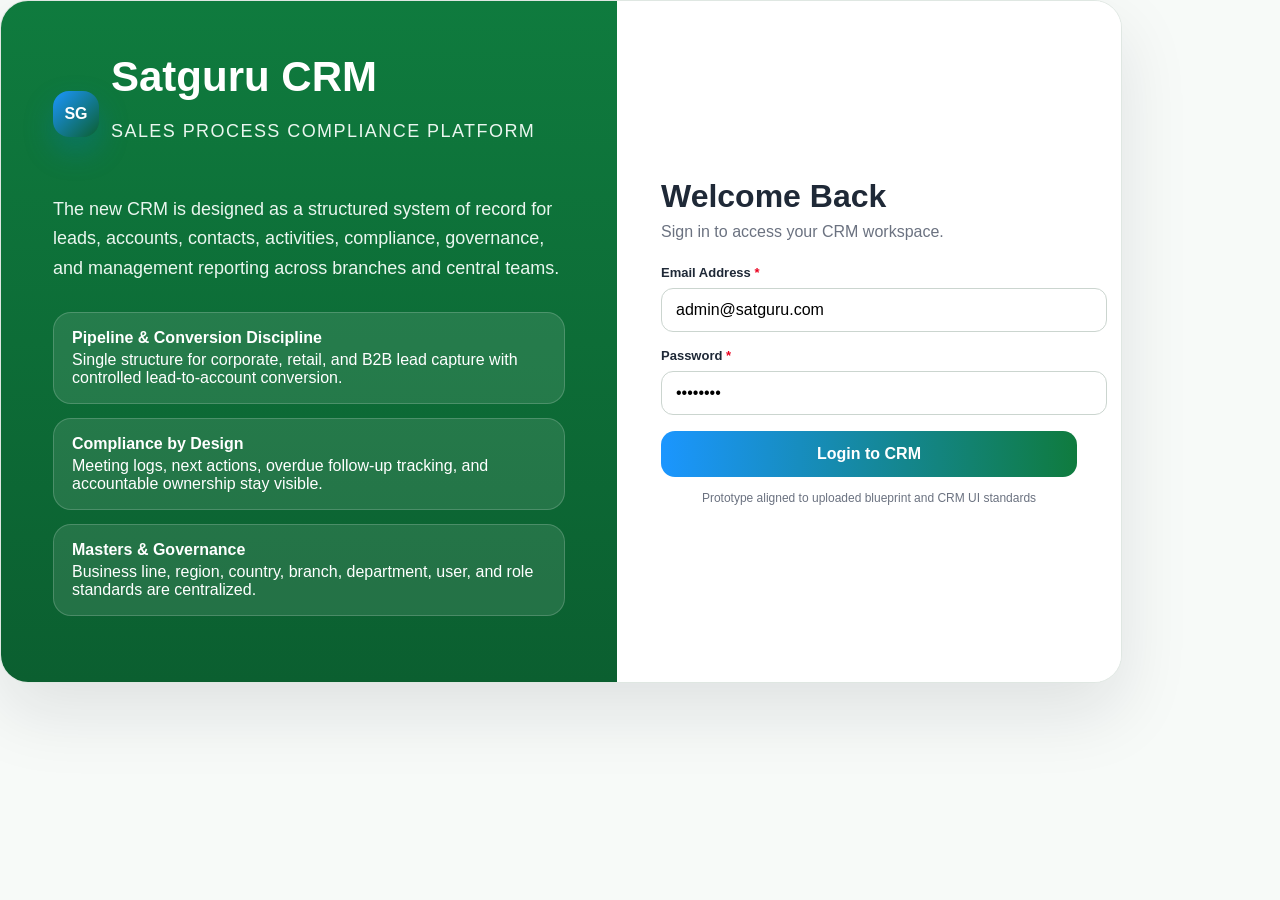
==== index.html @ f85b9c88 "Update index.html" ====
<!DOCTYPE html>
<html lang="en">
<head>
  <meta charset="UTF-8" />
  <meta name="viewport" content="width=device-width, initial-scale=1.0" />
  <title>Satguru CRM Login</title>
  <link rel="stylesheet" href="assets/styles.css" />
  <style>
<style>
  body{
    min-height:100vh;
    display:grid;
    place-items:center;
    background:linear-gradient(135deg,#f7faf8,#eaf6ef 55%,#fff4ea);
  }
  .login-shell{
    width:min(1120px,94vw);
    display:grid;
    grid-template-columns:1.1fr .9fr;
    background:#ffffff;
    border:1px solid #dfe7e2;
    border-radius:28px;
    overflow:hidden;
    box-shadow:0 30px 70px rgba(15,23,42,.10);
  }
  .login-left{
    padding:52px;
    color:#ffffff;
    background:linear-gradient(180deg,#0f7b3e,#0b5f30);
  }
  .login-left h1{
    font-size:42px;
    margin:0 0 16px;
  }
  .login-left p{
    font-size:18px;
    line-height:1.65;
    color:#eaf6ef;
    margin:0 0 28px;
  }
  .feature{
    padding:16px 18px;
    border-radius:18px;
    background:rgba(255,255,255,.10);
    border:1px solid rgba(255,255,255,.18);
    margin-bottom:14px;
  }
  .feature strong{
    display:block;
    margin-bottom:4px;
  }
  .login-right{
    background:#ffffff;
    padding:44px;
    display:flex;
    align-items:center;
    justify-content:center;
  }
  .login-card{
    width:min(420px,100%);
  }
  .login-card h2{
    font-size:32px;
    margin:0 0 8px;
  }
  .login-card p{
    margin:0 0 24px;
    color:var(--muted);
  }
  .login-card .form-group{
    margin-bottom:16px;
  }
  .login-card .primary-btn{
    width:100%;
  }
  .small-note{
    margin-top:14px;
    text-align:center;
    color:var(--muted);
    font-size:12px;
  }
  @media (max-width:900px){
    .login-shell{grid-template-columns:1fr}
    .login-left,.login-right{padding:28px}
  }
</style>
    
  </style>
</head>
<body>
  <div class="login-shell">
    <section class="login-left">
      <div class="brand" style="margin-bottom:20px"><div class="brand-mark">SG</div><div class="brand-copy"><h1>Satguru CRM</h1><p>Sales Process Compliance Platform</p></div></div>
      <p>The new CRM is designed as a structured system of record for leads, accounts, contacts, activities, compliance, governance, and management reporting across branches and central teams.</p>
      <div class="feature"><strong>Pipeline & Conversion Discipline</strong><span>Single structure for corporate, retail, and B2B lead capture with controlled lead-to-account conversion.</span></div>
      <div class="feature"><strong>Compliance by Design</strong><span>Meeting logs, next actions, overdue follow-up tracking, and accountable ownership stay visible.</span></div>
      <div class="feature"><strong>Masters & Governance</strong><span>Business line, region, country, branch, department, user, and role standards are centralized.</span></div>
    </section>
    <section class="login-right">
      <div class="login-card">
        <h2>Welcome Back</h2>
        <p>Sign in to access your CRM workspace.</p>
        <form action="home.html">
          <div class="form-group"><label>Email Address <span class="required">*</span></label><input class="input" type="email" value="admin@satguru.com" required /></div>
          <div class="form-group"><label>Password <span class="required">*</span></label><input class="input" type="password" value="password" required /></div>
          <button class="primary-btn" type="submit">Login to CRM</button>
        </form>
        <div class="small-note">Prototype aligned to uploaded blueprint and CRM UI standards</div>
      </div>
    </section>
  </div>
</body>
</html>
---- assets/styles.css ----
:root {
  --sidebar-width: 280px;
  --sidebar-collapsed: 88px;

  --bg: #f7faf8;
  --surface: #ffffff;
  --surface-soft: #f8fbf8;
  --text: #1f2937;
  --muted: #6b7280;
  --line: #e5e7eb;
  --line-strong: #cbd5cf;

  --primary: #0f7b3e;
  --primary-dark: #0b5f30;
  --primary-soft: #eaf6ef;

  --success: #15803d;
  --warning: #f47c20;
  --danger: #dc2626;

  --navy: #f3f8f4;
  --navy-2: #eaf6ef;

  --shadow: 0 12px 32px rgba(15,23,42,.08);
  --radius-xl: 22px;
  --radius-lg: 18px;
  --radius-md: 14px;
  --radius-sm: 12px;
}
}
*{box-sizing:border-box}
html,body{margin:0;padding:0;font-family:Inter,Arial,sans-serif;color:var(--text);background:var(--bg)}
a{text-decoration:none;color:inherit}
button,input,select,textarea{font:inherit}
.app{display:flex;min-height:100vh}
.sidebar{position:fixed;left:0;top:0;bottom:0;width:var(--sidebar-width);background:linear-gradient(180deg,var(--navy),var(--navy-2));color:#fff;padding:20px 16px;overflow:auto;transition:.2s ease;width:.2s ease;z-index:40}
.sidebar.collapsed{width:var(--sidebar-collapsed)}
.sidebar.collapsed .brand-copy,.sidebar.collapsed .workspace,.sidebar.collapsed .nav-label,.sidebar.collapsed .footer-user-copy,.sidebar.collapsed .sidebar-section-title{display:none}
.sidebar.collapsed .nav-link{justify-content:center}
.sidebar.collapsed .nav-icon{margin-right:0}
.brand{display:flex;align-items:center;gap:12px;margin-bottom:18px}
.brand-mark{width:46px;height:46px;border-radius:16px;background:linear-gradient(135deg,#1b96ff,var(--primary-dark));display:flex;align-items:center;justify-content:center;font-weight:800;box-shadow:0 14px 30px rgba(1,118,211,.28)}
.brand-copy h1{font-size:22px;margin:0 0 4px}.brand-copy p{margin:0;color:#9fb5cf;font-size:12px;text-transform:uppercase;letter-spacing:.08em}
.workspace{background:rgba(255,255,255,.07);border:1px solid rgba(255,255,255,.1);border-radius:16px;padding:12px 14px;margin-bottom:18px}
.workspace small{display:block;color:#9fb5cf;margin-bottom:4px}.workspace strong{display:block;font-size:14px}.workspace span{font-size:12px;color:#d7e3f0}
.sidebar-section{margin-top:18px}.sidebar-section-title{font-size:11px;text-transform:uppercase;letter-spacing:.1em;color:#9fb5cf;margin:0 0 10px 12px}
.nav{display:grid;gap:8px}.nav-link{display:flex;align-items:center;gap:12px;padding:12px;border-radius:14px;color:#e7eef7;border:1px solid transparent;position:relative}.nav-link:hover{background:rgba(255,255,255,.08)}
.nav-link.active{background:linear-gradient(90deg,rgba(27,150,255,.24),rgba(1,118,211,.16));border-color:rgba(123,193,255,.4)}
.nav-icon{width:36px;height:36px;border-radius:12px;background:rgba(255,255,255,.08);display:flex;align-items:center;justify-content:center;flex:0 0 auto}.nav-label{font-size:14px;font-weight:600;white-space:nowrap;overflow:hidden;text-overflow:ellipsis}
.tooltip{position:absolute;left:72px;top:50%;transform:translateY(-50%);background:#111827;color:#fff;padding:8px 10px;border-radius:10px;font-size:12px;display:none;white-space:nowrap}
.sidebar.collapsed .nav-link:hover .tooltip{display:block}
.sidebar-footer{margin-top:22px;padding-top:18px;border-top:1px solid rgba(255,255,255,.1)}
.footer-user{display:flex;align-items:center;gap:10px;background:rgba(255,255,255,.07);padding:12px;border-radius:14px;margin-bottom:12px}.avatar{width:40px;height:40px;border-radius:50%;background:linear-gradient(135deg,#1b96ff,var(--primary-dark));display:flex;align-items:center;justify-content:center;color:#fff;font-weight:700}.footer-user-copy strong{display:block;font-size:14px}.footer-user-copy span{font-size:12px;color:#c7d7e8}.logout{width:100%;background:#ef4444;color:#fff;border:none;border-radius:12px;padding:12px;font-weight:700;cursor:pointer}
.main{margin-left:var(--sidebar-width);width:calc(100% - var(--sidebar-width));transition:.2s ease;margin-left:.2s ease,width:.2s ease}
.main.collapsed{margin-left:var(--sidebar-collapsed);width:calc(100% - var(--sidebar-collapsed))}
.topbar{position:sticky;top:0;z-index:30;background:rgba(255,255,255,.9);backdrop-filter:blur(10px);border-bottom:1px solid var(--line);padding:16px 24px;display:flex;justify-content:space-between;align-items:center;gap:16px}.topbar-left{display:flex;align-items:center;gap:14px}.icon-btn{width:44px;height:44px;border-radius:14px;border:1px solid var(--line);background:#fff;display:flex;align-items:center;justify-content:center;cursor:pointer;position:relative}.topbar-title h2{margin:0;font-size:24px}.topbar-title p{margin:4px 0 0;color:var(--muted);font-size:14px}
.topbar-right{display:flex;align-items:center;gap:12px;flex-wrap:wrap}.search-wrap{position:relative;min-width:340px}.search-wrap input{width:100%;height:46px;border-radius:14px;border:1px solid var(--line);padding:0 38px 0 40px;background:#fff}.search-wrap .left{position:absolute;left:14px;top:13px;color:var(--muted)}.search-wrap .clear-search{position:absolute;right:10px;top:9px;border:none;background:none;font-size:18px;color:var(--muted);cursor:pointer;display:none}.search-wrap.has-value .clear-search{display:block}
.primary-btn,.secondary-btn,.ghost-btn,.danger-btn{height:46px;border-radius:14px;padding:0 16px;border:none;cursor:pointer;font-weight:700}.primary-btn{background:linear-gradient(90deg,#1b96ff,var(--primary));color:#fff}.secondary-btn{background:#e2e8f0;color:var(--text)}.ghost-btn{background:#fff;border:1px solid var(--line);color:var(--text)}.danger-btn{background:#fee2e2;color:var(--danger)}
.dropdown-panel{position:absolute;right:0;top:54px;width:320px;background:#fff;border:1px solid var(--line);border-radius:18px;box-shadow:var(--shadow);display:none;overflow:hidden}.dropdown-panel.open{display:block}.panel-header{display:flex;justify-content:space-between;align-items:center;padding:14px 16px;border-bottom:1px solid var(--line)}.panel-body{padding:14px 16px;max-height:360px;overflow:auto}
.badge-count{position:absolute;top:-4px;right:-4px;min-width:20px;height:20px;border-radius:999px;background:#ea001e;color:#fff;font-size:11px;font-weight:700;display:flex;align-items:center;justify-content:center;padding:0 5px}
.notification-item{padding:12px;border:1px solid var(--line);border-radius:14px;margin-bottom:10px;background:#fff;display:flex;gap:10px}.notification-item.unread{background:#f0f8ff}.notification-meta{font-size:11px;color:var(--muted);margin-top:4px}.notification-item.error{border-color:#fecaca}.notification-item.warning{border-color:#fde68a}.notification-item.success{border-color:#bbf7d0}
.profile-trigger{display:flex;align-items:center;gap:12px;border:1px solid var(--line);border-radius:16px;padding:8px 12px;background:#fff;cursor:pointer;min-width:230px}.profile-copy strong{display:block;font-size:14px}.profile-copy span{font-size:12px;color:var(--muted)}
.page{padding:24px}.info-banner{background:#eff6ff;border:1px solid #bfdbfe;padding:14px 16px;border-radius:16px;color:#1d4ed8;margin-bottom:20px}
.kpi-grid{display:grid;grid-template-columns:repeat(4,minmax(0,1fr));gap:18px;margin-bottom:24px}.card{background:var(--surface);border:1px solid #edf2f7;border-radius:18px;box-shadow:var(--shadow);padding:20px}.kpi-value{font-size:30px;font-weight:800;margin:8px 0}.kpi-label{font-size:13px;color:var(--muted)}.kpi-foot{font-size:12px;color:#475569}
.grid-2-1{display:grid;grid-template-columns:2fr 1fr;gap:20px}.list{display:grid;gap:12px}.list-item{background:var(--surface-soft);border:1px solid var(--line);border-radius:14px;padding:14px}.quick-link{display:block;padding:16px;border:1px solid #dbeafe;background:linear-gradient(135deg,#eff6ff,#fff);color:#1e3a8a;border-radius:16px;font-weight:700}
.module-head{display:flex;justify-content:space-between;align-items:flex-start;gap:16px;margin-bottom:20px;flex-wrap:wrap}.module-head h3{margin:0 0 6px;font-size:22px}.module-head p{margin:0;color:var(--muted)}.module-actions{display:flex;align-items:center;gap:12px;flex-wrap:wrap}
.data-layout{display:grid;grid-template-columns:360px 1fr;gap:20px}.form-section .section-title,.table-section .section-title{font-size:19px;font-weight:800;margin:0 0 6px}.section-subtitle{font-size:14px;color:var(--muted);margin:0 0 18px}.form-group{margin-bottom:14px}.form-group label{display:block;font-size:13px;font-weight:700;margin-bottom:8px}.required{color:#ea001e}.input,.select,textarea{width:100%;border:1px solid var(--line-strong);border-radius:12px;background:#fff;padding:12px 14px;outline:none}.input:focus,.select:focus,textarea:focus{border-color:var(--primary);box-shadow:0 0 0 4px rgba(1,118,211,.12)}textarea{min-height:90px;resize:vertical}
.form-actions{display:flex;gap:10px;flex-wrap:wrap;margin-top:6px}.toolbar{display:flex;justify-content:space-between;align-items:center;gap:12px;flex-wrap:wrap;margin-bottom:14px}.toolbar-left{display:flex;align-items:center;gap:12px;flex-wrap:wrap}.rows-control{display:flex;align-items:center;gap:8px;font-size:13px;color:var(--muted)}.rows-control select{height:38px;border-radius:10px;border:1px solid var(--line);padding:0 10px;background:#fff}
.table-wrap{overflow:auto;border-radius:16px;border:1px solid var(--line)}table{width:100%;border-collapse:collapse;background:#fff;min-width:900px}th,td{padding:14px 12px;border-bottom:1px solid #f1f5f9;text-align:left;font-size:14px;vertical-align:top}th{background:#f8fafc;color:#334155;font-size:12px;letter-spacing:.06em;text-transform:uppercase;position:sticky;top:0;z-index:1}tr:hover td{background:#fbfdff}
.record-link{color:var(--primary-dark);font-weight:700;cursor:pointer}.badge{display:inline-flex;align-items:center;justify-content:center;padding:6px 10px;border-radius:999px;font-size:12px;font-weight:700}.badge-blue{background:#dbeafe;color:#1d4ed8}.badge-green{background:#dcfce7;color:#15803d}.badge-amber{background:#fef3c7;color:#b45309}.badge-red{background:#fee2e2;color:#dc2626}.badge-violet{background:#ede9fe;color:#6d28d9}.badge-slate{background:#f1f5f9;color:#475569}
.table-actions{display:flex;gap:8px;flex-wrap:wrap}.mini-btn{border:none;border-radius:10px;padding:8px 10px;cursor:pointer;font-weight:700;font-size:12px}.mini-edit{background:#dbeafe;color:#1d4ed8}.mini-read{background:#f1f5f9;color:#334155}.mini-delete{background:#fee2e2;color:#dc2626}
.footer-bar{position:sticky;bottom:0;background:#fff;border:1px solid var(--line);border-top:none;border-radius:0 0 16px 16px;padding:12px 14px;display:flex;justify-content:space-between;align-items:center;gap:12px;flex-wrap:wrap}.selected-records{font-size:13px;color:#475569}.pagination{display:flex;align-items:center;gap:8px;flex-wrap:wrap}.page-btn,.page-input{height:36px;min-width:36px;border-radius:10px;border:1px solid var(--line);background:#fff;display:flex;align-items:center;justify-content:center;padding:0 10px}.page-btn.active{background:var(--primary);color:#fff;border-color:var(--primary)}.page-btn[disabled]{opacity:.45;cursor:not-allowed}.page-input{width:56px;text-align:center}
.recent-searches{position:absolute;top:52px;left:0;width:100%;background:#fff;border:1px solid var(--line);border-radius:16px;box-shadow:var(--shadow);display:none;z-index:20}.recent-searches.open{display:block}.recent-search-item{padding:12px 14px;border-bottom:1px solid #f1f5f9;cursor:pointer}.recent-search-item:last-child{border-bottom:none}.recent-search-item.active,.recent-search-item:hover{background:#f8fafc}.empty-state{padding:24px;text-align:center;color:var(--muted)}
.drawer{position:fixed;top:0;right:-720px;width:680px;max-width:100%;height:100vh;background:#fff;box-shadow:-20px 0 40px rgba(15,23,42,.12);z-index:60;transition:right .25s ease;display:flex;flex-direction:column}.drawer.open{right:0}.drawer-header{position:sticky;top:0;background:#fff;padding:18px 20px;border-bottom:1px solid var(--line);display:flex;justify-content:space-between;align-items:flex-start;gap:12px}.drawer-title h3{margin:0 0 4px;font-size:22px}.drawer-title p{margin:0;color:var(--muted);font-size:14px}.drawer-body{padding:20px;overflow:auto}.drawer-section{margin-bottom:24px}.drawer-grid{display:grid;grid-template-columns:170px 1fr;gap:10px 16px}.drawer-grid .label{font-weight:700;color:#334155}.drawer-grid .value{color:#0f172a}.drawer-footer{padding:16px 20px;border-top:1px solid var(--line);display:flex;justify-content:flex-end;gap:10px}.overlay{position:fixed;inset:0;background:rgba(15,23,42,.35);z-index:55;display:none}.overlay.open{display:block}
.export-step{display:grid;gap:10px}.option-btn{width:100%;padding:12px 14px;border:1px solid var(--line);border-radius:12px;background:#fff;text-align:left;cursor:pointer}.option-btn:hover{background:#f8fafc}.option-btn[disabled]{opacity:.5;cursor:not-allowed}
.status-note{font-size:12px;color:var(--muted)}
@media (max-width:1200px){.kpi-grid{grid-template-columns:repeat(2,minmax(0,1fr))}.grid-2-1,.data-layout{grid-template-columns:1fr}}
@media (max-width:860px){.sidebar{position:fixed;transform:translateX(-100%)}.sidebar.mobile-open{transform:translateX(0)}.main,.main.collapsed{margin-left:0;width:100%}.search-wrap{min-width:100%}.topbar{align-items:flex-start;flex-direction:column}.topbar-right{width:100%}.profile-trigger{min-width:100%}}
@media (max-width:640px){.page{padding:18px}.kpi-grid{grid-template-columns:1fr}table{min-width:760px}.drawer-grid{grid-template-columns:1fr}}
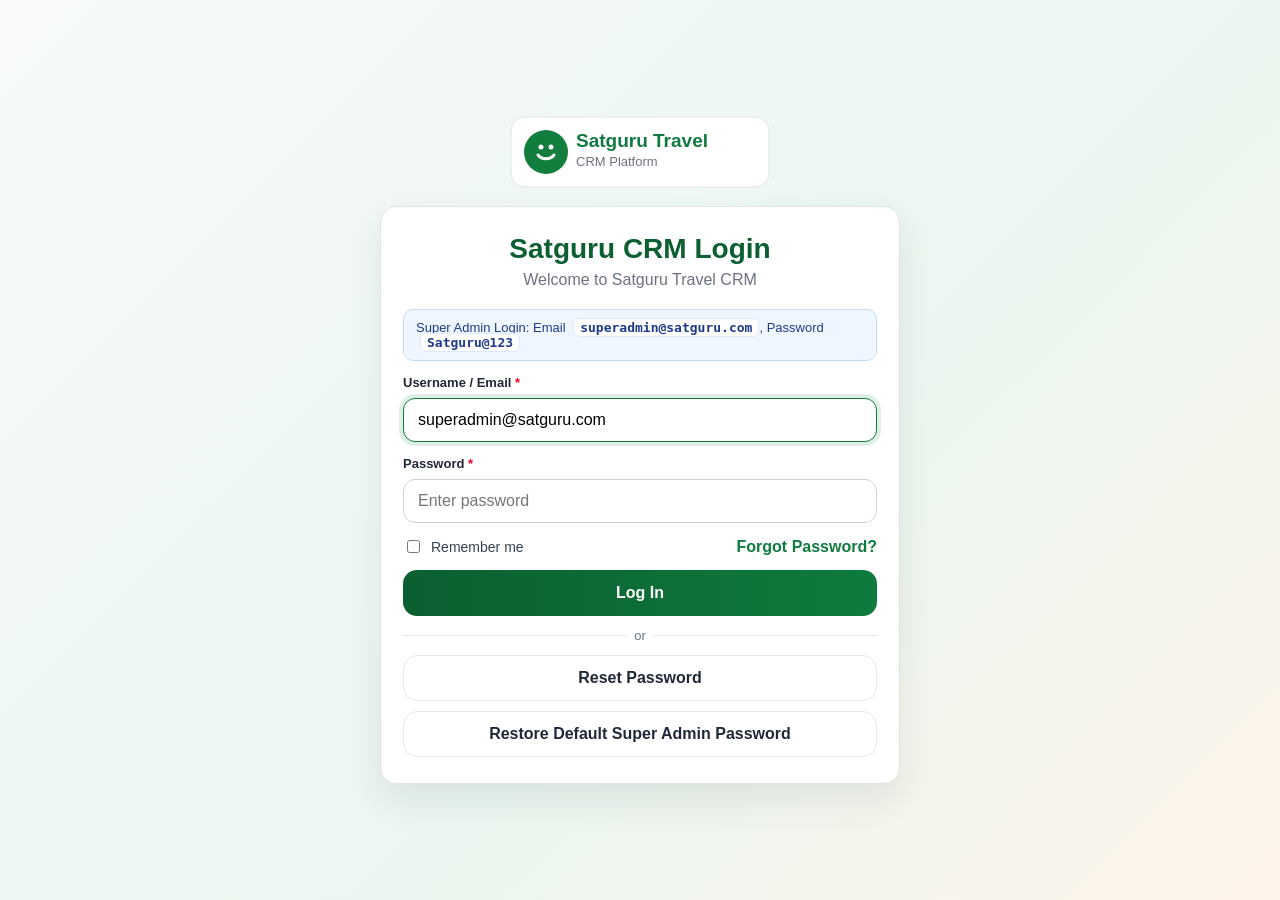
==== commit 60fdea75: "Add super admin credentials helper and recovery on login page" ====
--- a/index.html
+++ b/index.html
@@ -6,108 +6,329 @@
   <title>Satguru CRM Login</title>
   <link rel="stylesheet" href="assets/styles.css" />
   <style>
-<style>
-  body{
-    min-height:100vh;
-    display:grid;
-    place-items:center;
-    background:linear-gradient(135deg,#f7faf8,#eaf6ef 55%,#fff4ea);
-  }
-  .login-shell{
-    width:min(1120px,94vw);
-    display:grid;
-    grid-template-columns:1.1fr .9fr;
-    background:#ffffff;
-    border:1px solid #dfe7e2;
-    border-radius:28px;
-    overflow:hidden;
-    box-shadow:0 30px 70px rgba(15,23,42,.10);
-  }
-  .login-left{
-    padding:52px;
-    color:#ffffff;
-    background:linear-gradient(180deg,#0f7b3e,#0b5f30);
-  }
-  .login-left h1{
-    font-size:42px;
-    margin:0 0 16px;
-  }
-  .login-left p{
-    font-size:18px;
-    line-height:1.65;
-    color:#eaf6ef;
-    margin:0 0 28px;
-  }
-  .feature{
-    padding:16px 18px;
-    border-radius:18px;
-    background:rgba(255,255,255,.10);
-    border:1px solid rgba(255,255,255,.18);
-    margin-bottom:14px;
-  }
-  .feature strong{
-    display:block;
-    margin-bottom:4px;
-  }
-  .login-right{
-    background:#ffffff;
-    padding:44px;
-    display:flex;
-    align-items:center;
-    justify-content:center;
-  }
-  .login-card{
-    width:min(420px,100%);
-  }
-  .login-card h2{
-    font-size:32px;
-    margin:0 0 8px;
-  }
-  .login-card p{
-    margin:0 0 24px;
-    color:var(--muted);
-  }
-  .login-card .form-group{
-    margin-bottom:16px;
-  }
-  .login-card .primary-btn{
-    width:100%;
-  }
-  .small-note{
-    margin-top:14px;
-    text-align:center;
-    color:var(--muted);
-    font-size:12px;
-  }
-  @media (max-width:900px){
-    .login-shell{grid-template-columns:1fr}
-    .login-left,.login-right{padding:28px}
-  }
-</style>
-    
+    :root{color-scheme:light}
+    body{
+      min-height:100vh;
+      margin:0;
+      display:grid;
+      place-items:center;
+      padding:20px;
+      background:linear-gradient(135deg,#f7faf8,#eaf6ef 60%,#fff4ea);
+    }
+    .auth-wrap{width:min(520px,100%)}
+    .logo-wrap{display:grid;place-items:center;margin-bottom:18px}
+    .logo-wrap img{max-width:260px;width:100%;height:auto}
+    .auth-card{
+      background:#fff;
+      border:1px solid #dfe7e2;
+      border-radius:16px;
+      padding:26px 22px;
+      box-shadow:0 16px 34px rgba(15,23,42,.08);
+    }
+    .auth-card h1{margin:0 0 6px;font-size:28px;color:#0b5f30;text-align:center}
+    .auth-card p{margin:0 0 20px;color:var(--muted);text-align:center}
+    .form-group{margin-bottom:14px}
+    .input{width:100%}
+    .row-between{display:flex;align-items:center;justify-content:space-between;gap:10px;flex-wrap:wrap;margin-bottom:14px}
+    .remember-wrap{display:flex;align-items:center;gap:8px;color:#374151;font-size:14px}
+    .link-btn{background:none;border:none;color:#0f7b3e;cursor:pointer;padding:0;font-weight:600}
+    .auth-card .primary-btn,.auth-card .ghost-btn{width:100%}
+    .status-box{
+      margin:12px 0;
+      border-radius:10px;
+      padding:10px 12px;
+      font-size:13px;
+      display:none;
+    }
+    .status-box.error{display:block;background:#fef2f2;border:1px solid #fecaca;color:#b91c1c}
+    .status-box.success{display:block;background:#ecfdf3;border:1px solid #bbf7d0;color:#166534}
+    .creds-box{
+      margin:0 0 14px;
+      border-radius:10px;
+      padding:10px 12px;
+      font-size:13px;
+      background:#eff6ff;
+      border:1px solid #bfdbfe;
+      color:#1e3a8a;
+    }
+    .creds-box code{
+      font-weight:700;
+      background:#fff;
+      border:1px solid #dbeafe;
+      border-radius:6px;
+      padding:1px 6px;
+      margin-left:4px;
+    }
+    .divider{display:flex;align-items:center;gap:8px;color:#6b7280;font-size:13px;margin:12px 0}
+    .divider::before,.divider::after{content:"";height:1px;flex:1;background:#e5e7eb}
+    .hidden{display:none}
+    .rule-list{margin:10px 0 0;padding-left:16px;color:#6b7280;font-size:12px}
+    @media (max-width:560px){
+      body{padding:12px}
+      .auth-card{padding:20px 14px}
+      .auth-card h1{font-size:24px}
+    }
   </style>
 </head>
 <body>
-  <div class="login-shell">
-    <section class="login-left">
-      <div class="brand" style="margin-bottom:20px"><div class="brand-mark">SG</div><div class="brand-copy"><h1>Satguru CRM</h1><p>Sales Process Compliance Platform</p></div></div>
-      <p>The new CRM is designed as a structured system of record for leads, accounts, contacts, activities, compliance, governance, and management reporting across branches and central teams.</p>
-      <div class="feature"><strong>Pipeline & Conversion Discipline</strong><span>Single structure for corporate, retail, and B2B lead capture with controlled lead-to-account conversion.</span></div>
-      <div class="feature"><strong>Compliance by Design</strong><span>Meeting logs, next actions, overdue follow-up tracking, and accountable ownership stay visible.</span></div>
-      <div class="feature"><strong>Masters & Governance</strong><span>Business line, region, country, branch, department, user, and role standards are centralized.</span></div>
+  <main class="auth-wrap">
+    <div class="logo-wrap">
+      <img src="assets/satguru-travel-logo.svg" alt="Satguru Travel full logo" />
+    </div>
+
+    <section class="auth-card" id="loginCard">
+      <h1>Satguru CRM Login</h1>
+      <p>Welcome to Satguru Travel CRM</p>
+
+      <div id="loginStatus" class="status-box"></div>
+      <div class="creds-box">
+        Super Admin Login:
+        <span>Email <code>superadmin@satguru.com</code></span>,
+        <span>Password <code>Satguru@123</code></span>
+      </div>
+
+      <form id="loginForm" novalidate>
+        <div class="form-group">
+          <label for="loginEmail">Username / Email <span class="required">*</span></label>
+          <input class="input" id="loginEmail" name="email" type="email" placeholder="admin@satguru.com" required />
+        </div>
+
+        <div class="form-group">
+          <label for="loginPassword">Password <span class="required">*</span></label>
+          <input class="input" id="loginPassword" name="password" type="password" placeholder="Enter password" required />
+        </div>
+
+        <div class="row-between">
+          <label class="remember-wrap"><input type="checkbox" id="rememberMe" /> Remember me</label>
+          <button class="link-btn" type="button" id="forgotToggle">Forgot Password?</button>
+        </div>
+
+        <button class="primary-btn" type="submit">Log In</button>
+      </form>
+
+      <div class="divider">or</div>
+      <button class="ghost-btn" type="button" id="showResetBtn">Reset Password</button>
+      <button class="ghost-btn" type="button" id="restoreDefaultBtn" style="margin-top:10px">Restore Default Super Admin Password</button>
     </section>
-    <section class="login-right">
-      <div class="login-card">
-        <h2>Welcome Back</h2>
-        <p>Sign in to access your CRM workspace.</p>
-        <form action="home.html">
-          <div class="form-group"><label>Email Address <span class="required">*</span></label><input class="input" type="email" value="admin@satguru.com" required /></div>
-          <div class="form-group"><label>Password <span class="required">*</span></label><input class="input" type="password" value="password" required /></div>
-          <button class="primary-btn" type="submit">Login to CRM</button>
-        </form>
-        <div class="small-note">Prototype aligned to uploaded blueprint and CRM UI standards</div>
-      </div>
+
+    <section class="auth-card hidden" id="forgotCard">
+      <h1>Forgot Password</h1>
+      <p>Recover your Satguru CRM account securely.</p>
+      <div id="forgotStatus" class="status-box"></div>
+
+      <form id="forgotEmailForm" novalidate>
+        <div class="form-group">
+          <label for="forgotEmail">Registered Email <span class="required">*</span></label>
+          <input class="input" id="forgotEmail" type="email" placeholder="admin@satguru.com" required />
+        </div>
+        <button class="primary-btn" type="submit">Send Reset Code</button>
+      </form>
+
+      <form id="resetPasswordForm" class="hidden" novalidate style="margin-top:14px">
+        <div class="form-group">
+          <label for="resetCode">Reset Code <span class="required">*</span></label>
+          <input class="input" id="resetCode" type="text" placeholder="Enter 6-digit code" maxlength="6" required />
+        </div>
+        <div class="form-group">
+          <label for="newPassword">New Password <span class="required">*</span></label>
+          <input class="input" id="newPassword" type="password" placeholder="Create new password" required />
+          <ul class="rule-list">
+            <li>Minimum 8 characters</li>
+            <li>At least 1 uppercase, 1 lowercase, 1 number, 1 special character</li>
+          </ul>
+        </div>
+        <div class="form-group">
+          <label for="confirmPassword">Confirm Password <span class="required">*</span></label>
+          <input class="input" id="confirmPassword" type="password" placeholder="Confirm new password" required />
+        </div>
+        <button class="primary-btn" type="submit">Update Password</button>
+      </form>
+
+      <div class="divider">back</div>
+      <button class="ghost-btn" type="button" id="backToLogin">Return to Login</button>
     </section>
-  </div>
+  </main>
+
+  <script>
+    const SUPER_ADMIN = { email: 'superadmin@satguru.com', password: 'Satguru@123' };
+    const LEGACY_ADMIN_EMAIL = 'admin@satguru.com';
+    const state = { resetCode: '', resetUser: '' };
+
+    const loginCard = document.getElementById('loginCard');
+    const forgotCard = document.getElementById('forgotCard');
+    const loginForm = document.getElementById('loginForm');
+    const forgotEmailForm = document.getElementById('forgotEmailForm');
+    const resetPasswordForm = document.getElementById('resetPasswordForm');
+
+    const loginStatus = document.getElementById('loginStatus');
+    const forgotStatus = document.getElementById('forgotStatus');
+
+    const loginEmail = document.getElementById('loginEmail');
+    const loginPassword = document.getElementById('loginPassword');
+    const rememberMe = document.getElementById('rememberMe');
+
+    const forgotEmail = document.getElementById('forgotEmail');
+    const resetCode = document.getElementById('resetCode');
+    const newPassword = document.getElementById('newPassword');
+    const confirmPassword = document.getElementById('confirmPassword');
+
+    function showStatus(el, type, message) {
+      el.className = `status-box ${type}`;
+      el.textContent = message;
+    }
+
+    function clearStatus(el) {
+      el.className = 'status-box';
+      el.textContent = '';
+    }
+
+    function openForgot() {
+      clearStatus(loginStatus);
+      clearStatus(forgotStatus);
+      loginCard.classList.add('hidden');
+      forgotCard.classList.remove('hidden');
+      forgotEmail.focus();
+    }
+
+    function openLogin() {
+      clearStatus(loginStatus);
+      clearStatus(forgotStatus);
+      forgotCard.classList.add('hidden');
+      loginCard.classList.remove('hidden');
+      resetPasswordForm.classList.add('hidden');
+      forgotEmailForm.reset();
+      resetPasswordForm.reset();
+      state.resetCode = '';
+      state.resetUser = '';
+      loginEmail.focus();
+    }
+
+    function isValidPasswordFormat(value) {
+      return /^(?=.*[a-z])(?=.*[A-Z])(?=.*\d)(?=.*[^A-Za-z0-9]).{8,}$/.test(value);
+    }
+
+    function allowedEmails() {
+      return [SUPER_ADMIN.email, LEGACY_ADMIN_EMAIL];
+    }
+
+    function getStoredPassword() {
+      return localStorage.getItem('satguruPassword') || SUPER_ADMIN.password;
+    }
+
+    function setRememberPreference() {
+      if (rememberMe.checked) {
+        localStorage.setItem('rememberEmail', loginEmail.value.trim().toLowerCase());
+      } else {
+        localStorage.removeItem('rememberEmail');
+      }
+    }
+
+    function bootRememberedLogin() {
+      const remembered = localStorage.getItem('rememberEmail');
+      if (remembered) {
+        loginEmail.value = remembered;
+        rememberMe.checked = true;
+        return;
+      }
+      loginEmail.value = SUPER_ADMIN.email;
+    }
+
+    loginForm.addEventListener('submit', (event) => {
+      event.preventDefault();
+      clearStatus(loginStatus);
+
+      const email = loginEmail.value.trim().toLowerCase();
+      const password = loginPassword.value;
+
+      if (!email || !password) {
+        showStatus(loginStatus, 'error', 'Please enter both email and password.');
+        return;
+      }
+
+      const expectedPassword = getStoredPassword();
+      const emailAllowed = allowedEmails().includes(email);
+      const passwordAllowed = password === expectedPassword || password === SUPER_ADMIN.password;
+      if (!emailAllowed || !passwordAllowed) {
+        showStatus(loginStatus, 'error', 'Invalid credentials. Check username/password and try again.');
+        return;
+      }
+
+      setRememberPreference();
+      showStatus(loginStatus, 'success', 'Login successful. Redirecting to dashboard...');
+      setTimeout(() => { window.location.href = 'home.html'; }, 500);
+    });
+
+    forgotEmailForm.addEventListener('submit', (event) => {
+      event.preventDefault();
+      clearStatus(forgotStatus);
+
+      const email = forgotEmail.value.trim().toLowerCase();
+      if (!email) {
+        showStatus(forgotStatus, 'error', 'Please provide your registered email address.');
+        return;
+      }
+      if (!/^[^\s@]+@[^\s@]+\.[^\s@]+$/.test(email)) {
+        showStatus(forgotStatus, 'error', 'Email format is invalid. Please enter a valid email.');
+        return;
+      }
+      if (!allowedEmails().includes(email)) {
+        showStatus(forgotStatus, 'error', 'No active CRM account found for this email.');
+        return;
+      }
+
+      state.resetUser = email;
+      state.resetCode = '123456';
+      resetPasswordForm.classList.remove('hidden');
+      showStatus(forgotStatus, 'success', 'Reset code sent successfully. Use demo code 123456 to continue.');
+      resetCode.focus();
+    });
+
+    resetPasswordForm.addEventListener('submit', (event) => {
+      event.preventDefault();
+      clearStatus(forgotStatus);
+
+      const code = resetCode.value.trim();
+      const pass = newPassword.value;
+      const confirm = confirmPassword.value;
+
+      if (!state.resetUser) {
+        showStatus(forgotStatus, 'error', 'Please request a reset code first.');
+        return;
+      }
+      if (!code || code.length !== 6) {
+        showStatus(forgotStatus, 'error', 'Reset code must be exactly 6 digits.');
+        return;
+      }
+      if (code !== state.resetCode) {
+        showStatus(forgotStatus, 'error', 'Invalid reset code. Please check and try again.');
+        return;
+      }
+      if (!isValidPasswordFormat(pass)) {
+        showStatus(forgotStatus, 'error', 'Password format is invalid. Follow all password rules.');
+        return;
+      }
+      if (pass !== confirm) {
+        showStatus(forgotStatus, 'error', 'New password and confirm password do not match.');
+        return;
+      }
+
+      localStorage.setItem('satguruPassword', pass);
+      showStatus(forgotStatus, 'success', 'Password updated successfully. You can now log in.');
+      setTimeout(openLogin, 800);
+    });
+
+    document.getElementById('forgotToggle').addEventListener('click', openForgot);
+    document.getElementById('showResetBtn').addEventListener('click', openForgot);
+    document.getElementById('backToLogin').addEventListener('click', openLogin);
+    document.getElementById('restoreDefaultBtn').addEventListener('click', () => {
+      localStorage.setItem('satguruPassword', SUPER_ADMIN.password);
+      loginEmail.value = SUPER_ADMIN.email;
+      loginPassword.value = SUPER_ADMIN.password;
+      showStatus(loginStatus, 'success', 'Default Super Admin credential restored.');
+    });
+
+    bootRememberedLogin();
+    loginEmail.focus();
+  </script>
 </body>
 </html>
--- a/assets/styles.css
+++ b/assets/styles.css
@@ -27,53 +27,725 @@
   --radius-md: 14px;
   --radius-sm: 12px;
 }
-}
+
 *{box-sizing:border-box}
 html,body{margin:0;padding:0;font-family:Inter,Arial,sans-serif;color:var(--text);background:var(--bg)}
 a{text-decoration:none;color:inherit}
 button,input,select,textarea{font:inherit}
+
 .app{display:flex;min-height:100vh}
-.sidebar{position:fixed;left:0;top:0;bottom:0;width:var(--sidebar-width);background:linear-gradient(180deg,var(--navy),var(--navy-2));color:#fff;padding:20px 16px;overflow:auto;transition:.2s ease;width:.2s ease;z-index:40}
+
+.sidebar{
+  position:fixed;
+  left:0;
+  top:0;
+  bottom:0;
+  width:var(--sidebar-width);
+  background:#f3f8f4;
+  color:#1f2937;
+  padding:18px 14px;
+  overflow:auto;
+  transition:width .2s ease, transform .2s ease;
+  z-index:40;
+  border-right:1px solid #dfe7e2;
+}
 .sidebar.collapsed{width:var(--sidebar-collapsed)}
-.sidebar.collapsed .brand-copy,.sidebar.collapsed .workspace,.sidebar.collapsed .nav-label,.sidebar.collapsed .footer-user-copy,.sidebar.collapsed .sidebar-section-title{display:none}
+.sidebar.collapsed .brand-copy,
+.sidebar.collapsed .nav-label,
+.sidebar.collapsed .footer-user-copy,
+.sidebar.collapsed .sidebar-section-title{display:none}
 .sidebar.collapsed .nav-link{justify-content:center}
 .sidebar.collapsed .nav-icon{margin-right:0}
-.brand{display:flex;align-items:center;gap:12px;margin-bottom:18px}
-.brand-mark{width:46px;height:46px;border-radius:16px;background:linear-gradient(135deg,#1b96ff,var(--primary-dark));display:flex;align-items:center;justify-content:center;font-weight:800;box-shadow:0 14px 30px rgba(1,118,211,.28)}
-.brand-copy h1{font-size:22px;margin:0 0 4px}.brand-copy p{margin:0;color:#9fb5cf;font-size:12px;text-transform:uppercase;letter-spacing:.08em}
-.workspace{background:rgba(255,255,255,.07);border:1px solid rgba(255,255,255,.1);border-radius:16px;padding:12px 14px;margin-bottom:18px}
-.workspace small{display:block;color:#9fb5cf;margin-bottom:4px}.workspace strong{display:block;font-size:14px}.workspace span{font-size:12px;color:#d7e3f0}
-.sidebar-section{margin-top:18px}.sidebar-section-title{font-size:11px;text-transform:uppercase;letter-spacing:.1em;color:#9fb5cf;margin:0 0 10px 12px}
-.nav{display:grid;gap:8px}.nav-link{display:flex;align-items:center;gap:12px;padding:12px;border-radius:14px;color:#e7eef7;border:1px solid transparent;position:relative}.nav-link:hover{background:rgba(255,255,255,.08)}
-.nav-link.active{background:linear-gradient(90deg,rgba(27,150,255,.24),rgba(1,118,211,.16));border-color:rgba(123,193,255,.4)}
-.nav-icon{width:36px;height:36px;border-radius:12px;background:rgba(255,255,255,.08);display:flex;align-items:center;justify-content:center;flex:0 0 auto}.nav-label{font-size:14px;font-weight:600;white-space:nowrap;overflow:hidden;text-overflow:ellipsis}
-.tooltip{position:absolute;left:72px;top:50%;transform:translateY(-50%);background:#111827;color:#fff;padding:8px 10px;border-radius:10px;font-size:12px;display:none;white-space:nowrap}
+
+.brand{display:flex;align-items:center;gap:10px;margin-bottom:14px}
+.brand-mark{
+  width:46px;
+  height:46px;
+  border-radius:16px;
+  background:linear-gradient(135deg,#0f7b3e,#15803d);
+  display:flex;
+  align-items:center;
+  justify-content:center;
+  font-weight:800;
+  color:#fff;
+  box-shadow:0 14px 30px rgba(15,123,62,.22);
+}
+.brand-copy h1{font-size:22px;margin:0 0 4px}
+.brand-copy p{
+  margin:0;
+  color:#6b7280;
+  font-size:12px;
+  text-transform:uppercase;
+  letter-spacing:.08em;
+}
+.sidebar-toggle{
+  margin-left:auto;
+  width:38px;
+  height:38px;
+  border-radius:11px;
+  border:1px solid var(--line);
+  background:#fff;
+  cursor:pointer;
+  color:#1f2937;
+}
+.sidebar.collapsed .sidebar-toggle{margin-left:0}
+.sidebar-section{margin-top:10px}
+.sidebar-section-title{
+  font-size:11px;
+  text-transform:uppercase;
+  letter-spacing:.1em;
+  color:#6b7280;
+  margin:0 0 6px 8px;
+}
+
+.nav{display:grid;gap:4px}
+.nav-link{
+  display:flex;
+  align-items:center;
+  gap:10px;
+  padding:10px 10px;
+  border-radius:12px;
+  color:#374151;
+  border:1px solid transparent;
+  position:relative;
+}
+.nav-link:hover{background:#eef6f0}
+.nav-link.active{
+  background:linear-gradient(90deg,#dff3e5,#edf9f1);
+  border-color:#b7e4c7;
+  color:#0b5f30;
+  box-shadow:0 4px 12px rgba(15,123,62,.12);
+}
+.nav-icon{
+  width:34px;
+  height:34px;
+  border-radius:10px;
+  background:#ffffff;
+  border:1px solid var(--line);
+  display:flex;
+  align-items:center;
+  justify-content:center;
+  flex:0 0 auto;
+}
+.nav-label{
+  font-size:15px;
+  font-weight:600;
+  white-space:nowrap;
+  overflow:hidden;
+  text-overflow:ellipsis;
+}
+
+.tooltip{
+  position:absolute;
+  left:72px;
+  top:50%;
+  transform:translateY(-50%);
+  background:#111827;
+  color:#fff;
+  padding:8px 10px;
+  border-radius:10px;
+  font-size:12px;
+  display:none;
+  white-space:nowrap;
+}
 .sidebar.collapsed .nav-link:hover .tooltip{display:block}
-.sidebar-footer{margin-top:22px;padding-top:18px;border-top:1px solid rgba(255,255,255,.1)}
-.footer-user{display:flex;align-items:center;gap:10px;background:rgba(255,255,255,.07);padding:12px;border-radius:14px;margin-bottom:12px}.avatar{width:40px;height:40px;border-radius:50%;background:linear-gradient(135deg,#1b96ff,var(--primary-dark));display:flex;align-items:center;justify-content:center;color:#fff;font-weight:700}.footer-user-copy strong{display:block;font-size:14px}.footer-user-copy span{font-size:12px;color:#c7d7e8}.logout{width:100%;background:#ef4444;color:#fff;border:none;border-radius:12px;padding:12px;font-weight:700;cursor:pointer}
-.main{margin-left:var(--sidebar-width);width:calc(100% - var(--sidebar-width));transition:.2s ease;margin-left:.2s ease,width:.2s ease}
-.main.collapsed{margin-left:var(--sidebar-collapsed);width:calc(100% - var(--sidebar-collapsed))}
-.topbar{position:sticky;top:0;z-index:30;background:rgba(255,255,255,.9);backdrop-filter:blur(10px);border-bottom:1px solid var(--line);padding:16px 24px;display:flex;justify-content:space-between;align-items:center;gap:16px}.topbar-left{display:flex;align-items:center;gap:14px}.icon-btn{width:44px;height:44px;border-radius:14px;border:1px solid var(--line);background:#fff;display:flex;align-items:center;justify-content:center;cursor:pointer;position:relative}.topbar-title h2{margin:0;font-size:24px}.topbar-title p{margin:4px 0 0;color:var(--muted);font-size:14px}
-.topbar-right{display:flex;align-items:center;gap:12px;flex-wrap:wrap}.search-wrap{position:relative;min-width:340px}.search-wrap input{width:100%;height:46px;border-radius:14px;border:1px solid var(--line);padding:0 38px 0 40px;background:#fff}.search-wrap .left{position:absolute;left:14px;top:13px;color:var(--muted)}.search-wrap .clear-search{position:absolute;right:10px;top:9px;border:none;background:none;font-size:18px;color:var(--muted);cursor:pointer;display:none}.search-wrap.has-value .clear-search{display:block}
-.primary-btn,.secondary-btn,.ghost-btn,.danger-btn{height:46px;border-radius:14px;padding:0 16px;border:none;cursor:pointer;font-weight:700}.primary-btn{background:linear-gradient(90deg,#1b96ff,var(--primary));color:#fff}.secondary-btn{background:#e2e8f0;color:var(--text)}.ghost-btn{background:#fff;border:1px solid var(--line);color:var(--text)}.danger-btn{background:#fee2e2;color:var(--danger)}
-.dropdown-panel{position:absolute;right:0;top:54px;width:320px;background:#fff;border:1px solid var(--line);border-radius:18px;box-shadow:var(--shadow);display:none;overflow:hidden}.dropdown-panel.open{display:block}.panel-header{display:flex;justify-content:space-between;align-items:center;padding:14px 16px;border-bottom:1px solid var(--line)}.panel-body{padding:14px 16px;max-height:360px;overflow:auto}
-.badge-count{position:absolute;top:-4px;right:-4px;min-width:20px;height:20px;border-radius:999px;background:#ea001e;color:#fff;font-size:11px;font-weight:700;display:flex;align-items:center;justify-content:center;padding:0 5px}
-.notification-item{padding:12px;border:1px solid var(--line);border-radius:14px;margin-bottom:10px;background:#fff;display:flex;gap:10px}.notification-item.unread{background:#f0f8ff}.notification-meta{font-size:11px;color:var(--muted);margin-top:4px}.notification-item.error{border-color:#fecaca}.notification-item.warning{border-color:#fde68a}.notification-item.success{border-color:#bbf7d0}
-.profile-trigger{display:flex;align-items:center;gap:12px;border:1px solid var(--line);border-radius:16px;padding:8px 12px;background:#fff;cursor:pointer;min-width:230px}.profile-copy strong{display:block;font-size:14px}.profile-copy span{font-size:12px;color:var(--muted)}
-.page{padding:24px}.info-banner{background:#eff6ff;border:1px solid #bfdbfe;padding:14px 16px;border-radius:16px;color:#1d4ed8;margin-bottom:20px}
-.kpi-grid{display:grid;grid-template-columns:repeat(4,minmax(0,1fr));gap:18px;margin-bottom:24px}.card{background:var(--surface);border:1px solid #edf2f7;border-radius:18px;box-shadow:var(--shadow);padding:20px}.kpi-value{font-size:30px;font-weight:800;margin:8px 0}.kpi-label{font-size:13px;color:var(--muted)}.kpi-foot{font-size:12px;color:#475569}
-.grid-2-1{display:grid;grid-template-columns:2fr 1fr;gap:20px}.list{display:grid;gap:12px}.list-item{background:var(--surface-soft);border:1px solid var(--line);border-radius:14px;padding:14px}.quick-link{display:block;padding:16px;border:1px solid #dbeafe;background:linear-gradient(135deg,#eff6ff,#fff);color:#1e3a8a;border-radius:16px;font-weight:700}
-.module-head{display:flex;justify-content:space-between;align-items:flex-start;gap:16px;margin-bottom:20px;flex-wrap:wrap}.module-head h3{margin:0 0 6px;font-size:22px}.module-head p{margin:0;color:var(--muted)}.module-actions{display:flex;align-items:center;gap:12px;flex-wrap:wrap}
-.data-layout{display:grid;grid-template-columns:360px 1fr;gap:20px}.form-section .section-title,.table-section .section-title{font-size:19px;font-weight:800;margin:0 0 6px}.section-subtitle{font-size:14px;color:var(--muted);margin:0 0 18px}.form-group{margin-bottom:14px}.form-group label{display:block;font-size:13px;font-weight:700;margin-bottom:8px}.required{color:#ea001e}.input,.select,textarea{width:100%;border:1px solid var(--line-strong);border-radius:12px;background:#fff;padding:12px 14px;outline:none}.input:focus,.select:focus,textarea:focus{border-color:var(--primary);box-shadow:0 0 0 4px rgba(1,118,211,.12)}textarea{min-height:90px;resize:vertical}
-.form-actions{display:flex;gap:10px;flex-wrap:wrap;margin-top:6px}.toolbar{display:flex;justify-content:space-between;align-items:center;gap:12px;flex-wrap:wrap;margin-bottom:14px}.toolbar-left{display:flex;align-items:center;gap:12px;flex-wrap:wrap}.rows-control{display:flex;align-items:center;gap:8px;font-size:13px;color:var(--muted)}.rows-control select{height:38px;border-radius:10px;border:1px solid var(--line);padding:0 10px;background:#fff}
-.table-wrap{overflow:auto;border-radius:16px;border:1px solid var(--line)}table{width:100%;border-collapse:collapse;background:#fff;min-width:900px}th,td{padding:14px 12px;border-bottom:1px solid #f1f5f9;text-align:left;font-size:14px;vertical-align:top}th{background:#f8fafc;color:#334155;font-size:12px;letter-spacing:.06em;text-transform:uppercase;position:sticky;top:0;z-index:1}tr:hover td{background:#fbfdff}
-.record-link{color:var(--primary-dark);font-weight:700;cursor:pointer}.badge{display:inline-flex;align-items:center;justify-content:center;padding:6px 10px;border-radius:999px;font-size:12px;font-weight:700}.badge-blue{background:#dbeafe;color:#1d4ed8}.badge-green{background:#dcfce7;color:#15803d}.badge-amber{background:#fef3c7;color:#b45309}.badge-red{background:#fee2e2;color:#dc2626}.badge-violet{background:#ede9fe;color:#6d28d9}.badge-slate{background:#f1f5f9;color:#475569}
-.table-actions{display:flex;gap:8px;flex-wrap:wrap}.mini-btn{border:none;border-radius:10px;padding:8px 10px;cursor:pointer;font-weight:700;font-size:12px}.mini-edit{background:#dbeafe;color:#1d4ed8}.mini-read{background:#f1f5f9;color:#334155}.mini-delete{background:#fee2e2;color:#dc2626}
-.footer-bar{position:sticky;bottom:0;background:#fff;border:1px solid var(--line);border-top:none;border-radius:0 0 16px 16px;padding:12px 14px;display:flex;justify-content:space-between;align-items:center;gap:12px;flex-wrap:wrap}.selected-records{font-size:13px;color:#475569}.pagination{display:flex;align-items:center;gap:8px;flex-wrap:wrap}.page-btn,.page-input{height:36px;min-width:36px;border-radius:10px;border:1px solid var(--line);background:#fff;display:flex;align-items:center;justify-content:center;padding:0 10px}.page-btn.active{background:var(--primary);color:#fff;border-color:var(--primary)}.page-btn[disabled]{opacity:.45;cursor:not-allowed}.page-input{width:56px;text-align:center}
-.recent-searches{position:absolute;top:52px;left:0;width:100%;background:#fff;border:1px solid var(--line);border-radius:16px;box-shadow:var(--shadow);display:none;z-index:20}.recent-searches.open{display:block}.recent-search-item{padding:12px 14px;border-bottom:1px solid #f1f5f9;cursor:pointer}.recent-search-item:last-child{border-bottom:none}.recent-search-item.active,.recent-search-item:hover{background:#f8fafc}.empty-state{padding:24px;text-align:center;color:var(--muted)}
-.drawer{position:fixed;top:0;right:-720px;width:680px;max-width:100%;height:100vh;background:#fff;box-shadow:-20px 0 40px rgba(15,23,42,.12);z-index:60;transition:right .25s ease;display:flex;flex-direction:column}.drawer.open{right:0}.drawer-header{position:sticky;top:0;background:#fff;padding:18px 20px;border-bottom:1px solid var(--line);display:flex;justify-content:space-between;align-items:flex-start;gap:12px}.drawer-title h3{margin:0 0 4px;font-size:22px}.drawer-title p{margin:0;color:var(--muted);font-size:14px}.drawer-body{padding:20px;overflow:auto}.drawer-section{margin-bottom:24px}.drawer-grid{display:grid;grid-template-columns:170px 1fr;gap:10px 16px}.drawer-grid .label{font-weight:700;color:#334155}.drawer-grid .value{color:#0f172a}.drawer-footer{padding:16px 20px;border-top:1px solid var(--line);display:flex;justify-content:flex-end;gap:10px}.overlay{position:fixed;inset:0;background:rgba(15,23,42,.35);z-index:55;display:none}.overlay.open{display:block}
-.export-step{display:grid;gap:10px}.option-btn{width:100%;padding:12px 14px;border:1px solid var(--line);border-radius:12px;background:#fff;text-align:left;cursor:pointer}.option-btn:hover{background:#f8fafc}.option-btn[disabled]{opacity:.5;cursor:not-allowed}
+
+.sidebar-footer{
+  margin-top:14px;
+  padding-top:14px;
+  border-top:1px solid var(--line);
+}
+.footer-user{
+  display:flex;
+  align-items:center;
+  gap:10px;
+  background:#ffffff;
+  padding:12px;
+  border-radius:14px;
+  margin-bottom:12px;
+  border:1px solid var(--line);
+}
+.avatar{
+  width:40px;
+  height:40px;
+  border-radius:50%;
+  background:linear-gradient(135deg,#0f7b3e,#15803d);
+  display:flex;
+  align-items:center;
+  justify-content:center;
+  color:#fff;
+  font-weight:700;
+}
+.footer-user-copy strong{display:block;font-size:14px}
+.footer-user-copy span{font-size:12px;color:#6b7280}
+.logout{
+  width:100%;
+  background:#ef4444;
+  color:#fff;
+  border:none;
+  border-radius:12px;
+  padding:12px;
+  font-weight:700;
+  cursor:pointer;
+}
+
+.main{
+  margin-left:var(--sidebar-width);
+  width:calc(100% - var(--sidebar-width));
+  transition:.2s ease;
+  margin-left:.2s ease,width:.2s ease;
+}
+.main.collapsed{
+  margin-left:var(--sidebar-collapsed);
+  width:calc(100% - var(--sidebar-collapsed));
+}
+
+.topbar{
+  position:sticky;
+  top:0;
+  z-index:30;
+  background:rgba(255,255,255,.9);
+  backdrop-filter:blur(10px);
+  border-bottom:1px solid var(--line);
+  padding:16px 24px;
+  display:flex;
+  justify-content:space-between;
+  align-items:center;
+  gap:12px;
+}
+.topbar-left{
+  display:flex;
+  align-items:center;
+  gap:14px;
+  min-width:0;
+  flex:1 1 auto;
+}
+.icon-btn{
+  width:44px;
+  height:44px;
+  border-radius:14px;
+  border:1px solid var(--line);
+  background:#fff;
+  display:flex;
+  align-items:center;
+  justify-content:center;
+  font-size:16px;
+  line-height:1;
+  cursor:pointer;
+  position:relative;
+}
+.topbar-title h2{margin:0;font-size:24px}
+.topbar-title p{margin:4px 0 0;color:var(--muted);font-size:14px}
+
+.topbar-right{
+  display:flex;
+  align-items:center;
+  gap:10px;
+  flex-wrap:nowrap;
+  min-width:0;
+}
+.topbar-right .icon-btn{font-size:14px}
+.search-wrap{
+  position:relative;
+  min-width:220px;
+  max-width:420px;
+  flex:1 1 300px;
+}
+.search-wrap input{
+  width:100%;
+  height:46px;
+  border-radius:14px;
+  border:1px solid var(--line);
+  padding:0 38px 0 40px;
+  background:#fff;
+}
+.search-wrap .left{position:absolute;left:14px;top:13px;color:var(--muted)}
+.search-wrap .clear-search{
+  position:absolute;
+  right:10px;
+  top:9px;
+  border:none;
+  background:none;
+  font-size:18px;
+  color:var(--muted);
+  cursor:pointer;
+  display:none;
+}
+.search-wrap.has-value .clear-search{display:block}
+
+.primary-btn,.secondary-btn,.ghost-btn,.danger-btn{
+  height:46px;
+  border-radius:14px;
+  padding:0 16px;
+  border:none;
+  cursor:pointer;
+  font-weight:700;
+}
+.primary-btn{
+  background:linear-gradient(90deg,var(--primary-dark),var(--primary));
+  color:#fff;
+}
+.secondary-btn{background:#e2e8f0;color:var(--text)}
+.ghost-btn{background:#fff;border:1px solid var(--line);color:var(--text)}
+.danger-btn{background:#fee2e2;color:var(--danger)}
+
+.dropdown-panel{
+  position:absolute;
+  right:0;
+  top:54px;
+  width:320px;
+  background:#fff;
+  border:1px solid var(--line);
+  border-radius:18px;
+  box-shadow:var(--shadow);
+  display:none;
+  overflow:hidden;
+}
+.dropdown-panel.open{display:block}
+.panel-header{
+  display:flex;
+  justify-content:space-between;
+  align-items:center;
+  padding:14px 16px;
+  border-bottom:1px solid var(--line);
+}
+.panel-body{padding:14px 16px;max-height:360px;overflow:auto}
+
+.badge-count{
+  position:absolute;
+  top:-4px;
+  right:-4px;
+  min-width:20px;
+  height:20px;
+  border-radius:999px;
+  background:#ea001e;
+  color:#fff;
+  font-size:11px;
+  font-weight:700;
+  display:flex;
+  align-items:center;
+  justify-content:center;
+  padding:0 5px;
+}
+.notification-item{
+  padding:12px;
+  border:1px solid var(--line);
+  border-radius:14px;
+  margin-bottom:10px;
+  background:#fff;
+  display:flex;
+  gap:10px;
+}
+.notification-item.unread{background:#f0f8ff}
+.notification-meta{font-size:11px;color:var(--muted);margin-top:4px}
+.notification-item.error{border-color:#fecaca}
+.notification-item.warning{border-color:#fde68a}
+.notification-item.success{border-color:#bbf7d0}
+
+.profile-trigger{
+  display:flex;
+  align-items:center;
+  justify-content:center;
+  gap:0;
+  border:1px solid var(--line);
+  border-radius:16px;
+  padding:8px;
+  background:#fff;
+  cursor:pointer;
+  width:58px;
+  min-width:58px;
+  overflow:hidden;
+  transition:all .22s ease;
+}
+
+.profile-copy{
+  width:0;
+  opacity:0;
+  overflow:hidden;
+  white-space:nowrap;
+  transition:all .22s ease;
+}
+
+.profile-trigger > div:last-child{
+  width:0;
+  opacity:0;
+  overflow:hidden;
+  transition:all .22s ease;
+}
+
+.header-panel-wrap:hover .profile-trigger,
+.header-panel-wrap:focus-within .profile-trigger{
+  justify-content:flex-start;
+  gap:12px;
+  width:210px;
+  padding:8px 12px;
+}
+
+.header-panel-wrap:hover .profile-copy,
+.header-panel-wrap:focus-within .profile-copy{
+  width:auto;
+  opacity:1;
+}
+
+.header-panel-wrap:hover .profile-trigger > div:last-child,
+.header-panel-wrap:focus-within .profile-trigger > div:last-child{
+  width:auto;
+  opacity:1;
+}
+
+.profile-copy strong{
+  display:block;
+  font-size:14px;
+}
+
+.profile-copy span{
+  font-size:12px;
+  color:var(--muted);
+}
+.page{padding:24px}
+.info-banner{
+  background:#eaf6ef;
+  border:1px solid #b7e4c7;
+  padding:14px 16px;
+  border-radius:16px;
+  color:#0f5132;
+  margin-bottom:20px;
+}
+
+.kpi-grid{
+  display:grid;
+  grid-template-columns:repeat(4,minmax(0,1fr));
+  gap:18px;
+  margin-bottom:24px;
+}
+.card{
+  background:var(--surface);
+  border:1px solid #edf2f7;
+  border-radius:18px;
+  box-shadow:var(--shadow);
+  padding:20px;
+}
+.kpi-value{font-size:30px;font-weight:800;margin:8px 0}
+.kpi-label{font-size:13px;color:var(--muted)}
+.kpi-foot{font-size:12px;color:#475569}
+
+.grid-2-1{display:grid;grid-template-columns:2fr 1fr;gap:20px}
+.list{display:grid;gap:12px}
+.list-item{
+  background:var(--surface-soft);
+  border:1px solid var(--line);
+  border-radius:14px;
+  padding:14px;
+}
+.quick-link{
+  display:block;
+  padding:16px;
+  border:1px solid #cfe7d5;
+  background:linear-gradient(135deg,#eef8f1,#ffffff);
+  color:#0f5132;
+  border-radius:16px;
+  font-weight:700;
+}
+
+.module-head{
+  display:flex;
+  justify-content:space-between;
+  align-items:flex-start;
+  gap:16px;
+  margin-bottom:20px;
+  flex-wrap:wrap;
+}
+.module-head h3{margin:0 0 6px;font-size:22px}
+.module-head p{margin:0;color:var(--muted)}
+.module-actions{display:flex;align-items:center;gap:12px;flex-wrap:wrap}
+
+.data-layout{display:grid;grid-template-columns:360px 1fr;gap:20px}
+.form-section .section-title,.table-section .section-title{font-size:19px;font-weight:800;margin:0 0 6px}
+.section-subtitle{font-size:14px;color:var(--muted);margin:0 0 18px}
+.form-group{margin-bottom:14px}
+.form-group label{display:block;font-size:13px;font-weight:700;margin-bottom:8px}
+.required{color:#ea001e}
+.input,.select,textarea{
+  width:100%;
+  border:1px solid var(--line-strong);
+  border-radius:12px;
+  background:#fff;
+  padding:12px 14px;
+  outline:none;
+}
+.input:focus,.select:focus,textarea:focus{
+  border-color:var(--primary);
+  box-shadow:0 0 0 4px rgba(15,123,62,.12);
+}
+textarea{min-height:90px;resize:vertical}
+
+.form-actions{display:flex;gap:10px;flex-wrap:wrap;margin-top:6px}
+.toolbar{
+  display:flex;
+  justify-content:space-between;
+  align-items:center;
+  gap:12px;
+  flex-wrap:wrap;
+  margin-bottom:14px;
+}
+.toolbar-left{display:flex;align-items:center;gap:12px;flex-wrap:wrap}
+.rows-control{display:flex;align-items:center;gap:8px;font-size:13px;color:var(--muted)}
+.rows-control select{
+  height:38px;
+  border-radius:10px;
+  border:1px solid var(--line);
+  padding:0 10px;
+  background:#fff;
+}
+
+.table-wrap{overflow:auto;border-radius:16px;border:1px solid var(--line)}
+table{width:100%;border-collapse:collapse;background:#fff;min-width:900px}
+th,td{
+  padding:14px 12px;
+  border-bottom:1px solid #f1f5f9;
+  text-align:left;
+  font-size:14px;
+  vertical-align:top;
+}
+th{
+  background:#f8fafc;
+  color:#334155;
+  font-size:12px;
+  letter-spacing:.06em;
+  text-transform:uppercase;
+  position:sticky;
+  top:0;
+  z-index:1;
+}
+tr:hover td{background:#fbfdff}
+
+.record-link{color:var(--primary-dark);font-weight:700;cursor:pointer}
+.badge{
+  display:inline-flex;
+  align-items:center;
+  justify-content:center;
+  padding:6px 10px;
+  border-radius:999px;
+  font-size:12px;
+  font-weight:700;
+}
+.badge-blue{background:#dff3e5;color:#0f5132}
+.badge-green{background:#dcfce7;color:#15803d}
+.badge-amber{background:#fff0dc;color:#c56a13}
+.badge-red{background:#fee2e2;color:#dc2626}
+.badge-violet{background:#ede9fe;color:#6d28d9}
+.badge-slate{background:#f1f5f9;color:#475569}
+
+.table-actions{display:flex;gap:8px;flex-wrap:wrap}
+.mini-btn{
+  border:none;
+  border-radius:10px;
+  padding:8px 10px;
+  cursor:pointer;
+  font-weight:700;
+  font-size:12px;
+}
+.mini-edit{background:#dff3e5;color:#0f5132}
+.mini-read{background:#f1f5f9;color:#334155}
+.mini-delete{background:#fee2e2;color:#dc2626}
+
+.footer-bar{
+  position:sticky;
+  bottom:0;
+  background:#fff;
+  border:1px solid var(--line);
+  border-top:none;
+  border-radius:0 0 16px 16px;
+  padding:12px 14px;
+  display:flex;
+  justify-content:space-between;
+  align-items:center;
+  gap:12px;
+  flex-wrap:wrap;
+}
+.selected-records{font-size:13px;color:#475569}
+.pagination{display:flex;align-items:center;gap:8px;flex-wrap:wrap}
+.page-btn,.page-input{
+  height:36px;
+  min-width:36px;
+  border-radius:10px;
+  border:1px solid var(--line);
+  background:#fff;
+  display:flex;
+  align-items:center;
+  justify-content:center;
+  padding:0 10px;
+}
+.page-btn.active{background:var(--primary);color:#fff;border-color:var(--primary)}
+.page-btn[disabled]{opacity:.45;cursor:not-allowed}
+.page-input{width:56px;text-align:center}
+
+.recent-searches{
+  position:absolute;
+  top:52px;
+  left:0;
+  width:100%;
+  background:#fff;
+  border:1px solid var(--line);
+  border-radius:16px;
+  box-shadow:var(--shadow);
+  display:none;
+  z-index:20;
+}
+.recent-searches.open{display:block}
+.recent-search-item{
+  padding:12px 14px;
+  border-bottom:1px solid #f1f5f9;
+  cursor:pointer;
+}
+.recent-search-item:last-child{border-bottom:none}
+.recent-search-item.active,.recent-search-item:hover{background:#f8fafc}
+.empty-state{padding:24px;text-align:center;color:var(--muted)}
+
+.drawer{
+  position:fixed;
+  top:0;
+  right:-720px;
+  width:680px;
+  max-width:100%;
+  height:100vh;
+  background:#fff;
+  box-shadow:-20px 0 40px rgba(15,23,42,.12);
+  z-index:60;
+  transition:right .25s ease;
+  display:flex;
+  flex-direction:column;
+}
+.drawer.open{right:0}
+.drawer-header{
+  position:sticky;
+  top:0;
+  background:#fff;
+  padding:18px 20px;
+  border-bottom:1px solid var(--line);
+  display:flex;
+  justify-content:space-between;
+  align-items:flex-start;
+  gap:12px;
+}
+.drawer-title h3{margin:0 0 4px;font-size:22px}
+.drawer-title p{margin:0;color:var(--muted);font-size:14px}
+.drawer-body{padding:20px;overflow:auto}
+.drawer-section{margin-bottom:24px}
+.drawer-grid{display:grid;grid-template-columns:170px 1fr;gap:10px 16px}
+.drawer-grid .label{font-weight:700;color:#334155}
+.drawer-grid .value{color:#0f172a}
+.drawer-footer{
+  padding:16px 20px;
+  border-top:1px solid var(--line);
+  display:flex;
+  justify-content:flex-end;
+  gap:10px;
+}
+.overlay{
+  position:fixed;
+  inset:0;
+  background:rgba(15,23,42,.35);
+  z-index:55;
+  display:none;
+}
+.overlay.open{display:block}
+
+.export-step{display:grid;gap:10px}
+.option-btn{
+  width:100%;
+  padding:12px 14px;
+  border:1px solid var(--line);
+  border-radius:12px;
+  background:#fff;
+  text-align:left;
+  cursor:pointer;
+}
+.option-btn:hover{background:#f8fafc}
+.option-btn[disabled]{opacity:.5;cursor:not-allowed}
+
 .status-note{font-size:12px;color:var(--muted)}
-@media (max-width:1200px){.kpi-grid{grid-template-columns:repeat(2,minmax(0,1fr))}.grid-2-1,.data-layout{grid-template-columns:1fr}}
-@media (max-width:860px){.sidebar{position:fixed;transform:translateX(-100%)}.sidebar.mobile-open{transform:translateX(0)}.main,.main.collapsed{margin-left:0;width:100%}.search-wrap{min-width:100%}.topbar{align-items:flex-start;flex-direction:column}.topbar-right{width:100%}.profile-trigger{min-width:100%}}
-@media (max-width:640px){.page{padding:18px}.kpi-grid{grid-template-columns:1fr}table{min-width:760px}.drawer-grid{grid-template-columns:1fr}}
+
+@media (max-width:1200px){
+  .topbar{padding:14px 16px}
+  .topbar-title h2{font-size:22px}
+  .topbar-title p{font-size:13px}
+  .topbar-right{gap:8px}
+  .search-wrap{min-width:200px;flex:1 1 240px}
+  .primary-btn,.secondary-btn,.ghost-btn,.danger-btn{height:42px}
+  .icon-btn{width:40px;height:40px;border-radius:12px}
+  .kpi-grid{grid-template-columns:repeat(2,minmax(0,1fr))}
+  .grid-2-1,.data-layout{grid-template-columns:1fr}
+}
+@media (max-width:1024px){
+  :root{--sidebar-width:240px}
+  .topbar{flex-wrap:wrap}
+  .topbar-left,.topbar-right{width:100%}
+  .search-wrap{max-width:none}
+  .header-panel-wrap:hover .profile-trigger,
+  .header-panel-wrap:focus-within .profile-trigger{
+    width:58px;
+    gap:0;
+    padding:8px;
+    justify-content:center;
+  }
+  .header-panel-wrap:hover .profile-copy,
+  .header-panel-wrap:focus-within .profile-copy,
+  .header-panel-wrap:hover .profile-trigger > div:last-child,
+  .header-panel-wrap:focus-within .profile-trigger > div:last-child{
+    width:0;
+    opacity:0;
+  }
+}
+@media (max-width:860px){
+  .sidebar{position:fixed;transform:translateX(-100%)}
+  .sidebar.mobile-open{transform:translateX(0)}
+  .main,.main.collapsed{
+    margin-left:0;
+    width:100%;
+  }
+  .topbar{
+    align-items:flex-start;
+    flex-direction:column;
+    gap:10px;
+  }
+  .topbar-left,.topbar-right{width:100%}
+  .topbar-right{
+    flex-wrap:wrap;
+    justify-content:flex-start;
+  }
+  .search-wrap{
+    min-width:100%;
+    flex:1 1 100%;
+  }
+  .primary-btn{width:100%}
+  .profile-trigger{min-width:58px}
+  .dropdown-panel{
+    width:min(92vw,340px);
+    right:0;
+  }
+}
+@media (max-width:640px){
+  .sidebar{padding:14px 12px}
+  .brand-copy h1{font-size:20px}
+  .topbar{padding:12px}
+  .page{padding:16px}
+  .card,.kpi-card,.data-card{border-radius:14px}
+  .kpi-grid{grid-template-columns:1fr}
+  table{min-width:760px}
+  .drawer-grid{grid-template-columns:1fr}
+  .panel-body{max-height:58vh}
+}
+@media (max-width:420px){
+  .brand{gap:8px}
+  .brand-mark{width:40px;height:40px;border-radius:13px}
+  .sidebar-toggle{width:34px;height:34px}
+  .topbar-title h2{font-size:20px}
+  .topbar-title p{font-size:12px}
+  .icon-btn{width:38px;height:38px}
+  .primary-btn,.secondary-btn,.ghost-btn,.danger-btn{
+    height:40px;
+    border-radius:12px;
+    padding:0 12px;
+  }
+}
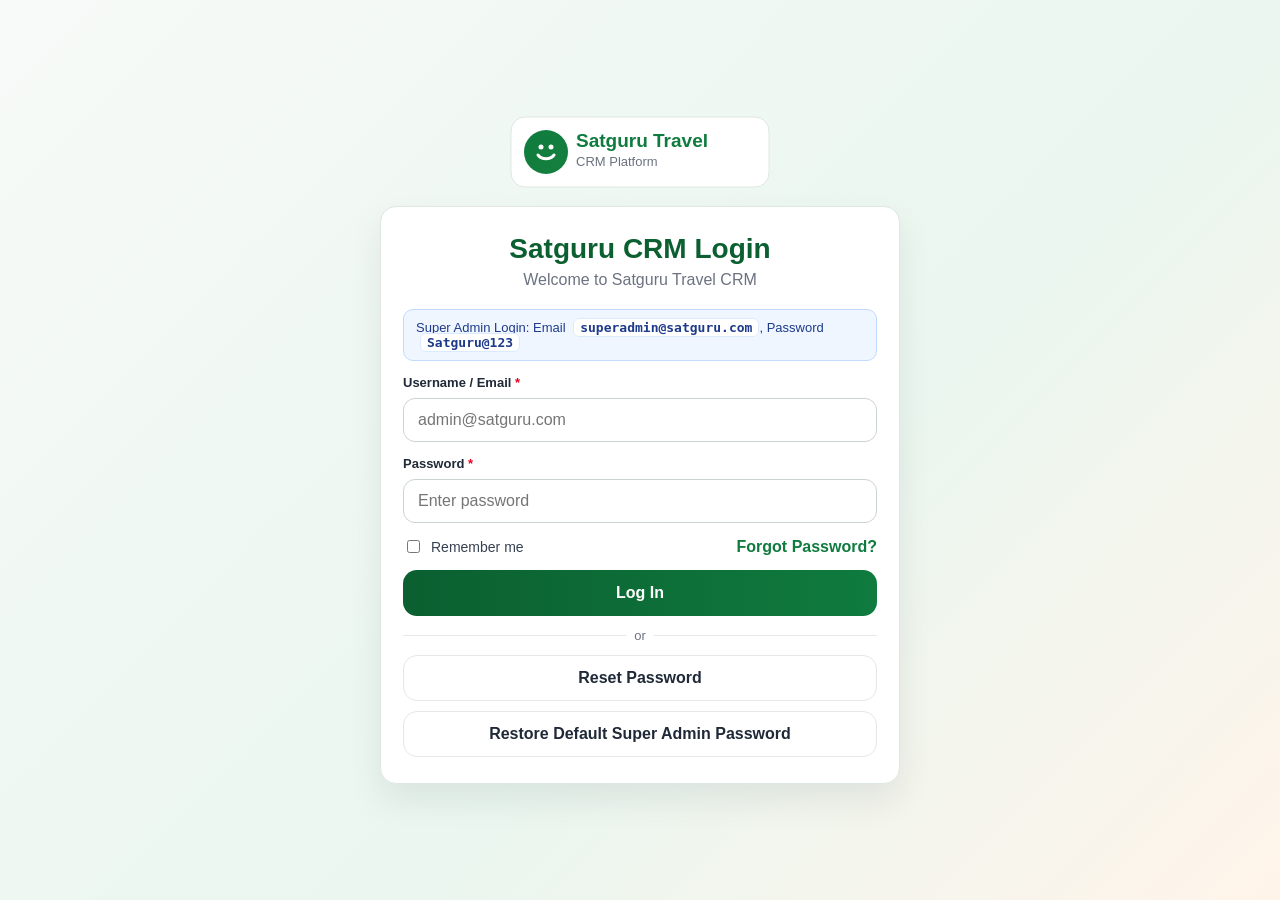
==== commit 0b34fa46: "Merge branch 'main' into codex/describe-available-features-and-services-pka8wl" ====
--- a/index.html
+++ b/index.html
@@ -152,6 +152,172 @@
   <script>
     const SUPER_ADMIN = { email: 'superadmin@satguru.com', password: 'Satguru@123' };
     const LEGACY_ADMIN_EMAIL = 'admin@satguru.com';
+    const state = { resetCode: '', resetUser: '', tempPassword: '' };
+
+    const loginCard = document.getElementById('loginCard');
+    const forgotCard = document.getElementById('forgotCard');
+    const loginForm = document.getElementById('loginForm');
+    const forgotEmailForm = document.getElementById('forgotEmailForm');
+    const resetPasswordForm = document.getElementById('resetPasswordForm');
+
+    const loginStatus = document.getElementById('loginStatus');
+    const forgotStatus = document.getElementById('forgotStatus');
+
+    const loginEmail = document.getElementById('loginEmail');
+    const loginPassword = document.getElementById('loginPassword');
+    const rememberMe = document.getElementById('rememberMe');
+
+    const forgotEmail = document.getElementById('forgotEmail');
+    const resetCode = document.getElementById('resetCode');
+    const newPassword = document.getElementById('newPassword');
+    const confirmPassword = document.getElementById('confirmPassword');
+
+    function showStatus(el, type, message) {
+      el.className = `status-box ${type}`;
+      el.textContent = message;
+    }
+
+    function clearStatus(el) {
+      el.className = 'status-box';
+      el.textContent = '';
+    }
+
+    function openForgot() {
+      clearStatus(loginStatus);
+      clearStatus(forgotStatus);
+      loginCard.classList.add('hidden');
+      forgotCard.classList.remove('hidden');
+      forgotEmail.focus();
+    }
+
+    function openLogin() {
+      clearStatus(loginStatus);
+      clearStatus(forgotStatus);
+      forgotCard.classList.add('hidden');
+      loginCard.classList.remove('hidden');
+      resetPasswordForm.classList.add('hidden');
+      forgotEmailForm.reset();
+      resetPasswordForm.reset();
+      state.resetCode = '';
+      state.resetUser = '';
+      state.tempPassword = '';
+      loginEmail.focus();
+    }
+
+    function isValidPasswordFormat(value) {
+      return /^(?=.*[a-z])(?=.*[A-Z])(?=.*\d)(?=.*[^A-Za-z0-9]).{8,}$/.test(value);
+    }
+
+    function allowedEmails() {
+      return [SUPER_ADMIN.email, LEGACY_ADMIN_EMAIL];
+    }
+
+    function getStoredPassword() {
+      return localStorage.getItem('satguruPassword') || SUPER_ADMIN.password;
+    }
+    .auth-card h1{margin:0 0 6px;font-size:28px;color:#0b5f30;text-align:center}
+    .auth-card p{margin:0 0 20px;color:var(--muted);text-align:center}
+    .form-group{margin-bottom:14px}
+    .input{width:100%}
+    .row-between{display:flex;align-items:center;justify-content:space-between;gap:10px;flex-wrap:wrap;margin-bottom:14px}
+    .remember-wrap{display:flex;align-items:center;gap:8px;color:#374151;font-size:14px}
+    .link-btn{background:none;border:none;color:#0f7b3e;cursor:pointer;padding:0;font-weight:600}
+    .auth-card .primary-btn,.auth-card .ghost-btn{width:100%}
+    .status-box{
+      margin:12px 0;
+      border-radius:10px;
+      padding:10px 12px;
+      font-size:13px;
+      display:none;
+    }
+    .status-box.error{display:block;background:#fef2f2;border:1px solid #fecaca;color:#b91c1c}
+    .status-box.success{display:block;background:#ecfdf3;border:1px solid #bbf7d0;color:#166534}
+    .divider{display:flex;align-items:center;gap:8px;color:#6b7280;font-size:13px;margin:12px 0}
+    .divider::before,.divider::after{content:"";height:1px;flex:1;background:#e5e7eb}
+    .hidden{display:none}
+    .rule-list{margin:10px 0 0;padding-left:16px;color:#6b7280;font-size:12px}
+    @media (max-width:560px){
+      body{padding:12px}
+      .auth-card{padding:20px 14px}
+      .auth-card h1{font-size:24px}
+    }
+  </style>
+</head>
+<body>
+  <main class="auth-wrap">
+    <div class="logo-wrap">
+      <img src="assets/satguru-travel-logo.svg" alt="Satguru Travel full logo" />
+    </div>
+
+    <section class="auth-card" id="loginCard">
+      <h1>Satguru CRM Login</h1>
+      <p>Welcome to Satguru Travel CRM</p>
+
+      <div id="loginStatus" class="status-box"></div>
+
+      <form id="loginForm" novalidate>
+        <div class="form-group">
+          <label for="loginEmail">Username / Email <span class="required">*</span></label>
+          <input class="input" id="loginEmail" name="email" type="email" placeholder="admin@satguru.com" required />
+        </div>
+
+        <div class="form-group">
+          <label for="loginPassword">Password <span class="required">*</span></label>
+          <input class="input" id="loginPassword" name="password" type="password" placeholder="Enter password" required />
+        </div>
+
+        <div class="row-between">
+          <label class="remember-wrap"><input type="checkbox" id="rememberMe" /> Remember me</label>
+          <button class="link-btn" type="button" id="forgotToggle">Forgot Password?</button>
+        </div>
+
+        <button class="primary-btn" type="submit">Log In</button>
+      </form>
+
+      <div class="divider">or</div>
+      <button class="ghost-btn" type="button" id="showResetBtn">Reset Password</button>
+    </section>
+
+    <section class="auth-card hidden" id="forgotCard">
+      <h1>Forgot Password</h1>
+      <p>Recover your Satguru CRM account securely.</p>
+      <div id="forgotStatus" class="status-box"></div>
+
+      <form id="forgotEmailForm" novalidate>
+        <div class="form-group">
+          <label for="forgotEmail">Registered Email <span class="required">*</span></label>
+          <input class="input" id="forgotEmail" type="email" placeholder="admin@satguru.com" required />
+        </div>
+        <button class="primary-btn" type="submit">Send Reset Code</button>
+      </form>
+
+      <form id="resetPasswordForm" class="hidden" novalidate style="margin-top:14px">
+        <div class="form-group">
+          <label for="resetCode">Reset Code <span class="required">*</span></label>
+          <input class="input" id="resetCode" type="text" placeholder="Enter 6-digit code" maxlength="6" required />
+        </div>
+        <div class="form-group">
+          <label for="newPassword">New Password <span class="required">*</span></label>
+          <input class="input" id="newPassword" type="password" placeholder="Create new password" required />
+          <ul class="rule-list">
+            <li>Minimum 8 characters</li>
+            <li>At least 1 uppercase, 1 lowercase, 1 number, 1 special character</li>
+          </ul>
+        </div>
+        <div class="form-group">
+          <label for="confirmPassword">Confirm Password <span class="required">*</span></label>
+          <input class="input" id="confirmPassword" type="password" placeholder="Confirm new password" required />
+        </div>
+        <button class="primary-btn" type="submit">Update Password</button>
+      </form>
+
+      <div class="divider">back</div>
+      <button class="ghost-btn" type="button" id="backToLogin">Return to Login</button>
+    </section>
+  </main>
+
+  <script>
+    const DEFAULT_USER = { email: 'admin@satguru.com', password: 'Admin@123' };
     const state = { resetCode: '', resetUser: '' };
 
     const loginCard = document.getElementById('loginCard');
@@ -207,12 +373,8 @@
       return /^(?=.*[a-z])(?=.*[A-Z])(?=.*\d)(?=.*[^A-Za-z0-9]).{8,}$/.test(value);
     }
 
-    function allowedEmails() {
-      return [SUPER_ADMIN.email, LEGACY_ADMIN_EMAIL];
-    }
-
     function getStoredPassword() {
-      return localStorage.getItem('satguruPassword') || SUPER_ADMIN.password;
+      return localStorage.getItem('satguruPassword') || DEFAULT_USER.password;
     }
 
     function setRememberPreference() {
@@ -272,6 +434,62 @@
         return;
       }
       if (!allowedEmails().includes(email)) {
+        showStatus(forgotStatus, 'error', 'No active CRM account found for this email.');
+        return;
+      }
+
+      state.resetUser = email;
+      state.resetCode = '123456';
+      state.tempPassword = `Tmp@${Math.floor(1000 + Math.random() * 9000)}`;
+      resetPasswordForm.classList.remove('hidden');
+      showStatus(
+        forgotStatus,
+        'success',
+        `Password reset link has been sent from crm.marketing@satgurutravel.com with temporary password ${state.tempPassword}. Demo reset code: 123456.`
+      );
+      resetCode.focus();
+    });
+
+      }
+    }
+
+    loginForm.addEventListener('submit', (event) => {
+      event.preventDefault();
+      clearStatus(loginStatus);
+
+      const email = loginEmail.value.trim().toLowerCase();
+      const password = loginPassword.value;
+
+      if (!email || !password) {
+        showStatus(loginStatus, 'error', 'Please enter both email and password.');
+        return;
+      }
+
+      const expectedPassword = getStoredPassword();
+      if (email !== DEFAULT_USER.email || password !== expectedPassword) {
+        showStatus(loginStatus, 'error', 'Invalid credentials. Check username/password and try again.');
+        return;
+      }
+
+      setRememberPreference();
+      showStatus(loginStatus, 'success', 'Login successful. Redirecting to dashboard...');
+      setTimeout(() => { window.location.href = 'home.html'; }, 500);
+    });
+
+    forgotEmailForm.addEventListener('submit', (event) => {
+      event.preventDefault();
+      clearStatus(forgotStatus);
+
+      const email = forgotEmail.value.trim().toLowerCase();
+      if (!email) {
+        showStatus(forgotStatus, 'error', 'Please provide your registered email address.');
+        return;
+      }
+      if (!/^[^\s@]+@[^\s@]+\.[^\s@]+$/.test(email)) {
+        showStatus(forgotStatus, 'error', 'Email format is invalid. Please enter a valid email.');
+        return;
+      }
+      if (email !== DEFAULT_USER.email) {
         showStatus(forgotStatus, 'error', 'No active CRM account found for this email.');
         return;
       }
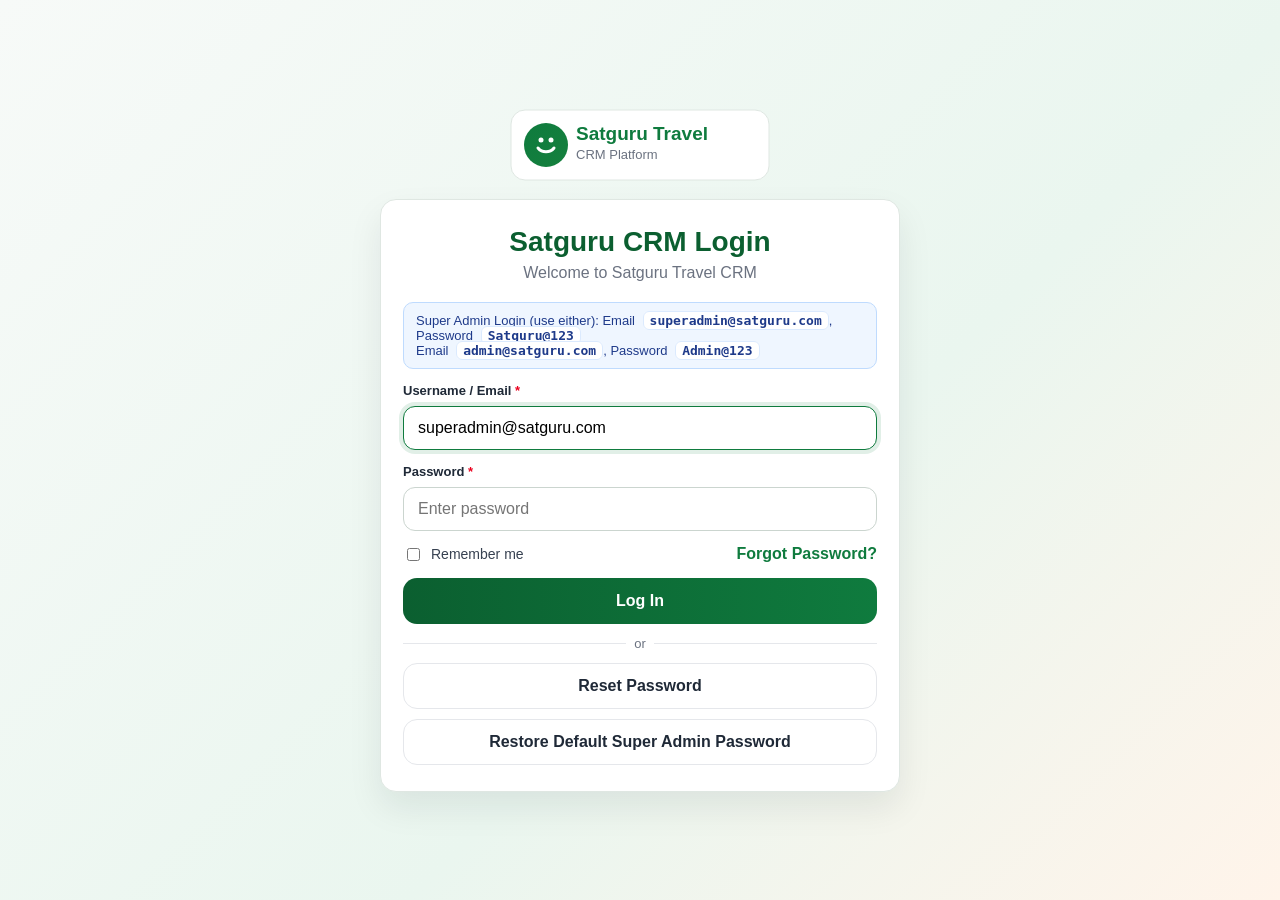
==== commit c4bd3e01: "Merge pull request #5 from avinash-damale-123/codex/describe-available-features-and-services-i7gyv8 " ====
--- a/index.html
+++ b/index.html
@@ -82,9 +82,11 @@
 
       <div id="loginStatus" class="status-box"></div>
       <div class="creds-box">
-        Super Admin Login:
+        Super Admin Login (use either):
         <span>Email <code>superadmin@satguru.com</code></span>,
-        <span>Password <code>Satguru@123</code></span>
+        <span>Password <code>Satguru@123</code></span><br/>
+        <span>Email <code>admin@satguru.com</code></span>,
+        <span>Password <code>Admin@123</code></span>
       </div>
 
       <form id="loginForm" novalidate>
@@ -151,7 +153,7 @@
 
   <script>
     const SUPER_ADMIN = { email: 'superadmin@satguru.com', password: 'Satguru@123' };
-    const LEGACY_ADMIN_EMAIL = 'admin@satguru.com';
+    const LEGACY_ADMIN = { email: 'admin@satguru.com', password: 'Admin@123' };
     const state = { resetCode: '', resetUser: '', tempPassword: '' };
 
     const loginCard = document.getElementById('loginCard');
@@ -209,172 +211,15 @@
     }
 
     function allowedEmails() {
-      return [SUPER_ADMIN.email, LEGACY_ADMIN_EMAIL];
+      return [SUPER_ADMIN.email, LEGACY_ADMIN.email];
+    }
+
+    function allowedPasswords() {
+      return [getStoredPassword(), SUPER_ADMIN.password, LEGACY_ADMIN.password];
     }
 
     function getStoredPassword() {
       return localStorage.getItem('satguruPassword') || SUPER_ADMIN.password;
-    }
-    .auth-card h1{margin:0 0 6px;font-size:28px;color:#0b5f30;text-align:center}
-    .auth-card p{margin:0 0 20px;color:var(--muted);text-align:center}
-    .form-group{margin-bottom:14px}
-    .input{width:100%}
-    .row-between{display:flex;align-items:center;justify-content:space-between;gap:10px;flex-wrap:wrap;margin-bottom:14px}
-    .remember-wrap{display:flex;align-items:center;gap:8px;color:#374151;font-size:14px}
-    .link-btn{background:none;border:none;color:#0f7b3e;cursor:pointer;padding:0;font-weight:600}
-    .auth-card .primary-btn,.auth-card .ghost-btn{width:100%}
-    .status-box{
-      margin:12px 0;
-      border-radius:10px;
-      padding:10px 12px;
-      font-size:13px;
-      display:none;
-    }
-    .status-box.error{display:block;background:#fef2f2;border:1px solid #fecaca;color:#b91c1c}
-    .status-box.success{display:block;background:#ecfdf3;border:1px solid #bbf7d0;color:#166534}
-    .divider{display:flex;align-items:center;gap:8px;color:#6b7280;font-size:13px;margin:12px 0}
-    .divider::before,.divider::after{content:"";height:1px;flex:1;background:#e5e7eb}
-    .hidden{display:none}
-    .rule-list{margin:10px 0 0;padding-left:16px;color:#6b7280;font-size:12px}
-    @media (max-width:560px){
-      body{padding:12px}
-      .auth-card{padding:20px 14px}
-      .auth-card h1{font-size:24px}
-    }
-  </style>
-</head>
-<body>
-  <main class="auth-wrap">
-    <div class="logo-wrap">
-      <img src="assets/satguru-travel-logo.svg" alt="Satguru Travel full logo" />
-    </div>
-
-    <section class="auth-card" id="loginCard">
-      <h1>Satguru CRM Login</h1>
-      <p>Welcome to Satguru Travel CRM</p>
-
-      <div id="loginStatus" class="status-box"></div>
-
-      <form id="loginForm" novalidate>
-        <div class="form-group">
-          <label for="loginEmail">Username / Email <span class="required">*</span></label>
-          <input class="input" id="loginEmail" name="email" type="email" placeholder="admin@satguru.com" required />
-        </div>
-
-        <div class="form-group">
-          <label for="loginPassword">Password <span class="required">*</span></label>
-          <input class="input" id="loginPassword" name="password" type="password" placeholder="Enter password" required />
-        </div>
-
-        <div class="row-between">
-          <label class="remember-wrap"><input type="checkbox" id="rememberMe" /> Remember me</label>
-          <button class="link-btn" type="button" id="forgotToggle">Forgot Password?</button>
-        </div>
-
-        <button class="primary-btn" type="submit">Log In</button>
-      </form>
-
-      <div class="divider">or</div>
-      <button class="ghost-btn" type="button" id="showResetBtn">Reset Password</button>
-    </section>
-
-    <section class="auth-card hidden" id="forgotCard">
-      <h1>Forgot Password</h1>
-      <p>Recover your Satguru CRM account securely.</p>
-      <div id="forgotStatus" class="status-box"></div>
-
-      <form id="forgotEmailForm" novalidate>
-        <div class="form-group">
-          <label for="forgotEmail">Registered Email <span class="required">*</span></label>
-          <input class="input" id="forgotEmail" type="email" placeholder="admin@satguru.com" required />
-        </div>
-        <button class="primary-btn" type="submit">Send Reset Code</button>
-      </form>
-
-      <form id="resetPasswordForm" class="hidden" novalidate style="margin-top:14px">
-        <div class="form-group">
-          <label for="resetCode">Reset Code <span class="required">*</span></label>
-          <input class="input" id="resetCode" type="text" placeholder="Enter 6-digit code" maxlength="6" required />
-        </div>
-        <div class="form-group">
-          <label for="newPassword">New Password <span class="required">*</span></label>
-          <input class="input" id="newPassword" type="password" placeholder="Create new password" required />
-          <ul class="rule-list">
-            <li>Minimum 8 characters</li>
-            <li>At least 1 uppercase, 1 lowercase, 1 number, 1 special character</li>
-          </ul>
-        </div>
-        <div class="form-group">
-          <label for="confirmPassword">Confirm Password <span class="required">*</span></label>
-          <input class="input" id="confirmPassword" type="password" placeholder="Confirm new password" required />
-        </div>
-        <button class="primary-btn" type="submit">Update Password</button>
-      </form>
-
-      <div class="divider">back</div>
-      <button class="ghost-btn" type="button" id="backToLogin">Return to Login</button>
-    </section>
-  </main>
-
-  <script>
-    const DEFAULT_USER = { email: 'admin@satguru.com', password: 'Admin@123' };
-    const state = { resetCode: '', resetUser: '' };
-
-    const loginCard = document.getElementById('loginCard');
-    const forgotCard = document.getElementById('forgotCard');
-    const loginForm = document.getElementById('loginForm');
-    const forgotEmailForm = document.getElementById('forgotEmailForm');
-    const resetPasswordForm = document.getElementById('resetPasswordForm');
-
-    const loginStatus = document.getElementById('loginStatus');
-    const forgotStatus = document.getElementById('forgotStatus');
-
-    const loginEmail = document.getElementById('loginEmail');
-    const loginPassword = document.getElementById('loginPassword');
-    const rememberMe = document.getElementById('rememberMe');
-
-    const forgotEmail = document.getElementById('forgotEmail');
-    const resetCode = document.getElementById('resetCode');
-    const newPassword = document.getElementById('newPassword');
-    const confirmPassword = document.getElementById('confirmPassword');
-
-    function showStatus(el, type, message) {
-      el.className = `status-box ${type}`;
-      el.textContent = message;
-    }
-
-    function clearStatus(el) {
-      el.className = 'status-box';
-      el.textContent = '';
-    }
-
-    function openForgot() {
-      clearStatus(loginStatus);
-      clearStatus(forgotStatus);
-      loginCard.classList.add('hidden');
-      forgotCard.classList.remove('hidden');
-      forgotEmail.focus();
-    }
-
-    function openLogin() {
-      clearStatus(loginStatus);
-      clearStatus(forgotStatus);
-      forgotCard.classList.add('hidden');
-      loginCard.classList.remove('hidden');
-      resetPasswordForm.classList.add('hidden');
-      forgotEmailForm.reset();
-      resetPasswordForm.reset();
-      state.resetCode = '';
-      state.resetUser = '';
-      loginEmail.focus();
-    }
-
-    function isValidPasswordFormat(value) {
-      return /^(?=.*[a-z])(?=.*[A-Z])(?=.*\d)(?=.*[^A-Za-z0-9]).{8,}$/.test(value);
-    }
-
-    function getStoredPassword() {
-      return localStorage.getItem('satguruPassword') || DEFAULT_USER.password;
     }
 
     function setRememberPreference() {
@@ -407,9 +252,8 @@
         return;
       }
 
-      const expectedPassword = getStoredPassword();
       const emailAllowed = allowedEmails().includes(email);
-      const passwordAllowed = password === expectedPassword || password === SUPER_ADMIN.password;
+      const passwordAllowed = allowedPasswords().includes(password);
       if (!emailAllowed || !passwordAllowed) {
         showStatus(loginStatus, 'error', 'Invalid credentials. Check username/password and try again.');
         return;
@@ -450,57 +294,6 @@
       resetCode.focus();
     });
 
-      }
-    }
-
-    loginForm.addEventListener('submit', (event) => {
-      event.preventDefault();
-      clearStatus(loginStatus);
-
-      const email = loginEmail.value.trim().toLowerCase();
-      const password = loginPassword.value;
-
-      if (!email || !password) {
-        showStatus(loginStatus, 'error', 'Please enter both email and password.');
-        return;
-      }
-
-      const expectedPassword = getStoredPassword();
-      if (email !== DEFAULT_USER.email || password !== expectedPassword) {
-        showStatus(loginStatus, 'error', 'Invalid credentials. Check username/password and try again.');
-        return;
-      }
-
-      setRememberPreference();
-      showStatus(loginStatus, 'success', 'Login successful. Redirecting to dashboard...');
-      setTimeout(() => { window.location.href = 'home.html'; }, 500);
-    });
-
-    forgotEmailForm.addEventListener('submit', (event) => {
-      event.preventDefault();
-      clearStatus(forgotStatus);
-
-      const email = forgotEmail.value.trim().toLowerCase();
-      if (!email) {
-        showStatus(forgotStatus, 'error', 'Please provide your registered email address.');
-        return;
-      }
-      if (!/^[^\s@]+@[^\s@]+\.[^\s@]+$/.test(email)) {
-        showStatus(forgotStatus, 'error', 'Email format is invalid. Please enter a valid email.');
-        return;
-      }
-      if (email !== DEFAULT_USER.email) {
-        showStatus(forgotStatus, 'error', 'No active CRM account found for this email.');
-        return;
-      }
-
-      state.resetUser = email;
-      state.resetCode = '123456';
-      resetPasswordForm.classList.remove('hidden');
-      showStatus(forgotStatus, 'success', 'Reset code sent successfully. Use demo code 123456 to continue.');
-      resetCode.focus();
-    });
-
     resetPasswordForm.addEventListener('submit', (event) => {
       event.preventDefault();
       clearStatus(forgotStatus);
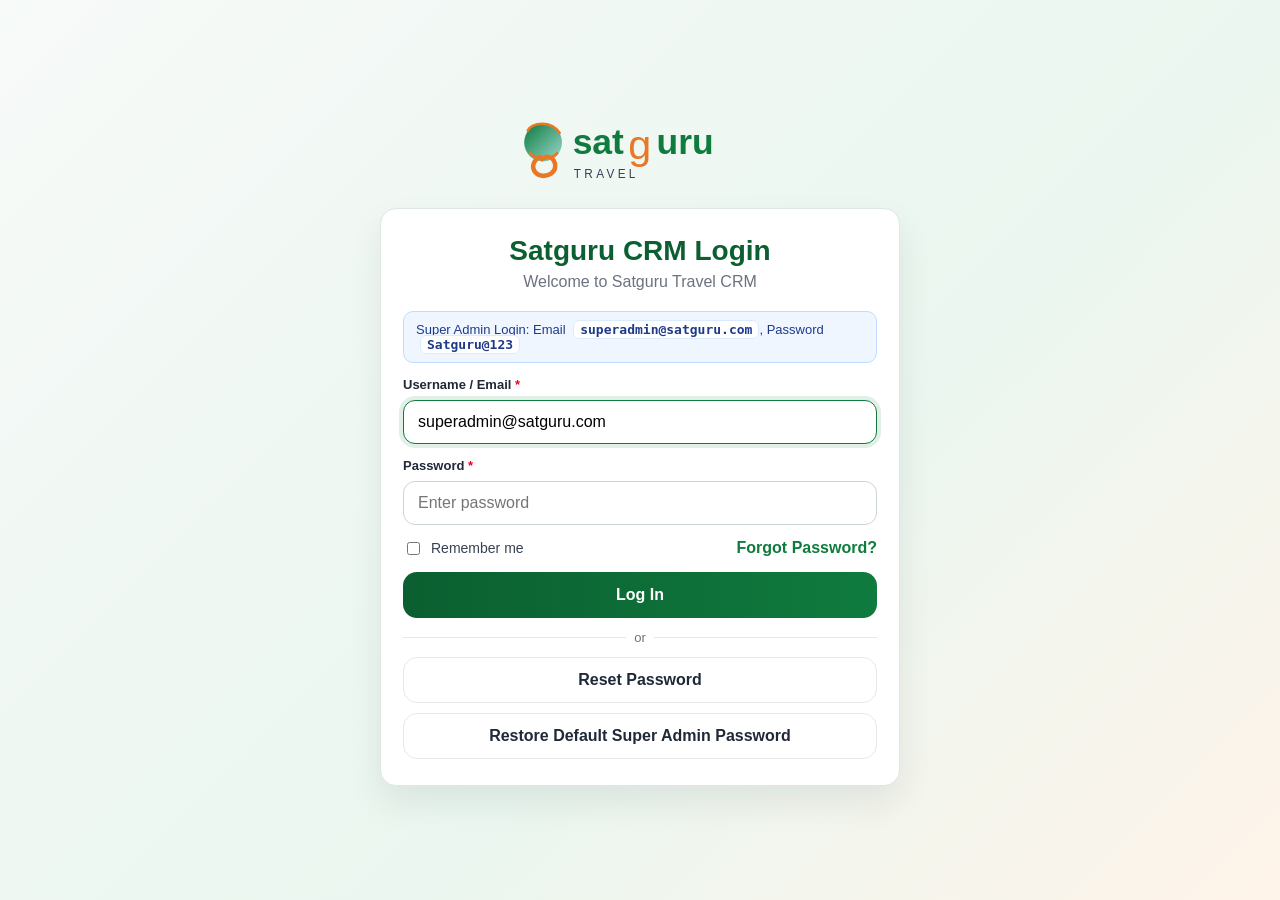
==== commit 254824ca: "Fix mobile sidebar access and enforce reset password auth" ====
--- a/index.html
+++ b/index.html
@@ -82,11 +82,9 @@
 
       <div id="loginStatus" class="status-box"></div>
       <div class="creds-box">
-        Super Admin Login (use either):
+        Super Admin Login:
         <span>Email <code>superadmin@satguru.com</code></span>,
-        <span>Password <code>Satguru@123</code></span><br/>
-        <span>Email <code>admin@satguru.com</code></span>,
-        <span>Password <code>Admin@123</code></span>
+        <span>Password <code>Satguru@123</code></span>
       </div>
 
       <form id="loginForm" novalidate>
@@ -153,7 +151,7 @@
 
   <script>
     const SUPER_ADMIN = { email: 'superadmin@satguru.com', password: 'Satguru@123' };
-    const LEGACY_ADMIN = { email: 'admin@satguru.com', password: 'Admin@123' };
+    const LEGACY_ADMIN_EMAIL = 'admin@satguru.com';
     const state = { resetCode: '', resetUser: '', tempPassword: '' };
 
     const loginCard = document.getElementById('loginCard');
@@ -211,11 +209,7 @@
     }
 
     function allowedEmails() {
-      return [SUPER_ADMIN.email, LEGACY_ADMIN.email];
-    }
-
-    function allowedPasswords() {
-      return [getStoredPassword(), SUPER_ADMIN.password, LEGACY_ADMIN.password];
+      return [SUPER_ADMIN.email, LEGACY_ADMIN_EMAIL];
     }
 
     function getStoredPassword() {
@@ -252,8 +246,10 @@
         return;
       }
 
+      const expectedPassword = getStoredPassword();
       const emailAllowed = allowedEmails().includes(email);
-      const passwordAllowed = allowedPasswords().includes(password);
+      const passwordAllowed = password === expectedPassword;
+
       if (!emailAllowed || !passwordAllowed) {
         showStatus(loginStatus, 'error', 'Invalid credentials. Check username/password and try again.');
         return;
--- a/assets/styles.css
+++ b/assets/styles.css
@@ -234,6 +234,7 @@
   cursor:pointer;
   position:relative;
 }
+.mobile-sidebar-toggle{display:none}
 .topbar-title h2{margin:0;font-size:24px}
 .topbar-title p{margin:4px 0 0;color:var(--muted);font-size:14px}
 
@@ -667,85 +668,22 @@
 .status-note{font-size:12px;color:var(--muted)}
 
 @media (max-width:1200px){
-  .topbar{padding:14px 16px}
-  .topbar-title h2{font-size:22px}
-  .topbar-title p{font-size:13px}
-  .topbar-right{gap:8px}
-  .search-wrap{min-width:200px;flex:1 1 240px}
-  .primary-btn,.secondary-btn,.ghost-btn,.danger-btn{height:42px}
-  .icon-btn{width:40px;height:40px;border-radius:12px}
   .kpi-grid{grid-template-columns:repeat(2,minmax(0,1fr))}
   .grid-2-1,.data-layout{grid-template-columns:1fr}
-}
-@media (max-width:1024px){
-  :root{--sidebar-width:240px}
-  .topbar{flex-wrap:wrap}
-  .topbar-left,.topbar-right{width:100%}
-  .search-wrap{max-width:none}
-  .header-panel-wrap:hover .profile-trigger,
-  .header-panel-wrap:focus-within .profile-trigger{
-    width:58px;
-    gap:0;
-    padding:8px;
-    justify-content:center;
-  }
-  .header-panel-wrap:hover .profile-copy,
-  .header-panel-wrap:focus-within .profile-copy,
-  .header-panel-wrap:hover .profile-trigger > div:last-child,
-  .header-panel-wrap:focus-within .profile-trigger > div:last-child{
-    width:0;
-    opacity:0;
-  }
 }
 @media (max-width:860px){
   .sidebar{position:fixed;transform:translateX(-100%)}
   .sidebar.mobile-open{transform:translateX(0)}
-  .main,.main.collapsed{
-    margin-left:0;
-    width:100%;
-  }
-  .topbar{
-    align-items:flex-start;
-    flex-direction:column;
-    gap:10px;
-  }
-  .topbar-left,.topbar-right{width:100%}
-  .topbar-right{
-    flex-wrap:wrap;
-    justify-content:flex-start;
-  }
-  .search-wrap{
-    min-width:100%;
-    flex:1 1 100%;
-  }
-  .primary-btn{width:100%}
+  .main,.main.collapsed{margin-left:0;width:100%}
+  .search-wrap{min-width:100%}
+  .topbar{align-items:flex-start;flex-direction:column}
+  .topbar-right{width:100%}
+  .mobile-sidebar-toggle{display:flex}
   .profile-trigger{min-width:58px}
-  .dropdown-panel{
-    width:min(92vw,340px);
-    right:0;
-  }
 }
 @media (max-width:640px){
-  .sidebar{padding:14px 12px}
-  .brand-copy h1{font-size:20px}
-  .topbar{padding:12px}
-  .page{padding:16px}
-  .card,.kpi-card,.data-card{border-radius:14px}
+  .page{padding:18px}
   .kpi-grid{grid-template-columns:1fr}
   table{min-width:760px}
   .drawer-grid{grid-template-columns:1fr}
-  .panel-body{max-height:58vh}
-}
-@media (max-width:420px){
-  .brand{gap:8px}
-  .brand-mark{width:40px;height:40px;border-radius:13px}
-  .sidebar-toggle{width:34px;height:34px}
-  .topbar-title h2{font-size:20px}
-  .topbar-title p{font-size:12px}
-  .icon-btn{width:38px;height:38px}
-  .primary-btn,.secondary-btn,.ghost-btn,.danger-btn{
-    height:40px;
-    border-radius:12px;
-    padding:0 12px;
-  }
-}
+}
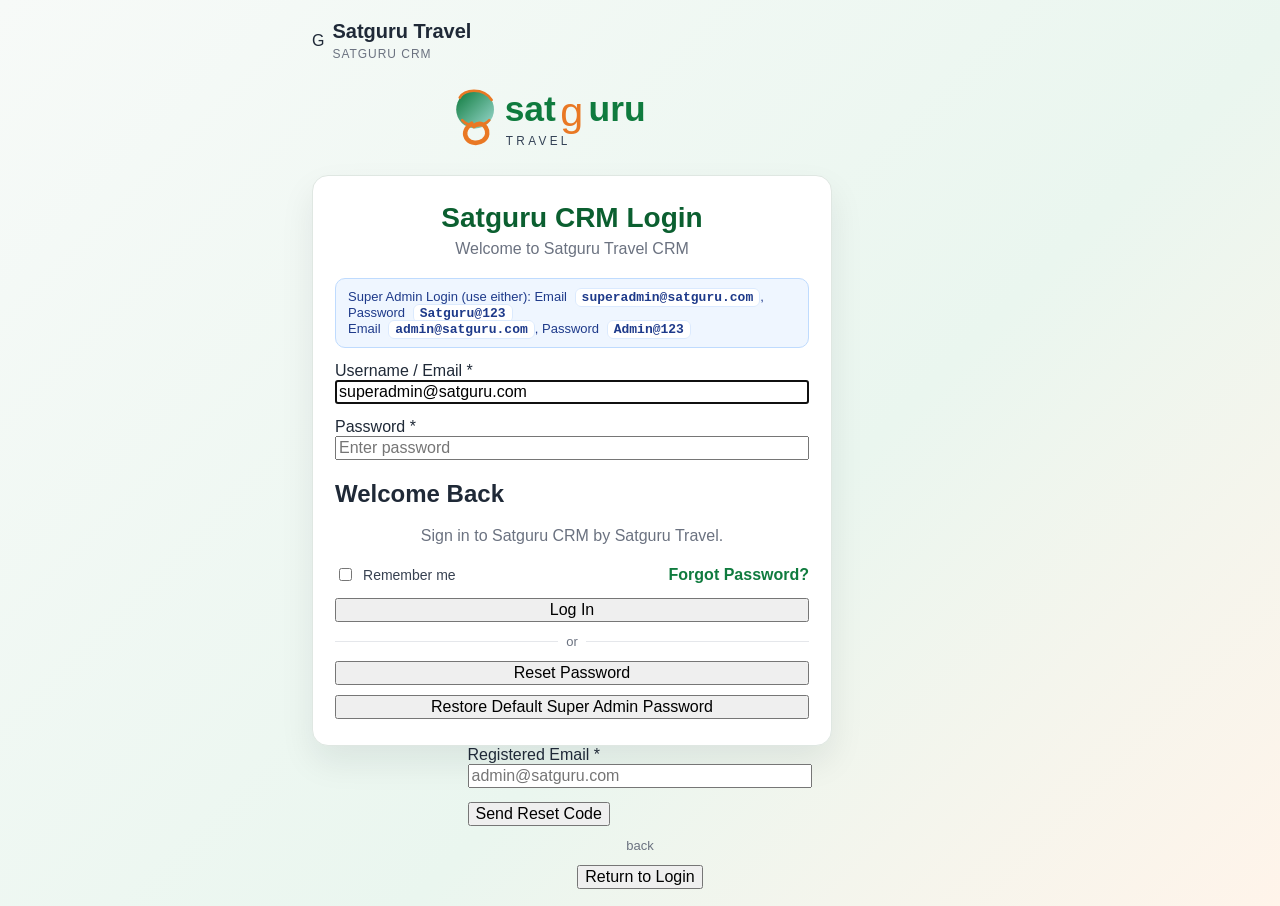
==== commit 126b44f4: "Merge pull request #19 from avinash-damale-123/codex/describe-available-features-and-services-3jolc8" ====
--- a/index.html
+++ b/index.html
@@ -71,6 +71,15 @@
   </style>
 </head>
 <body>
+  <div class="login-shell">
+    <section class="login-left">
+      <div class="brand" style="margin-bottom:20px">
+        <div class="brand-mark">G</div>
+        <div class="brand-copy">
+          <h1>Satguru Travel</h1>
+          <p>Satguru CRM</p>
+        </div>
+      </div>
   <main class="auth-wrap">
     <div class="logo-wrap">
       <img src="assets/satguru-travel-logo.svg" alt="Satguru Travel full logo" />
@@ -82,9 +91,11 @@
 
       <div id="loginStatus" class="status-box"></div>
       <div class="creds-box">
-        Super Admin Login:
+        Super Admin Login (use either):
         <span>Email <code>superadmin@satguru.com</code></span>,
-        <span>Password <code>Satguru@123</code></span>
+        <span>Password <code>Satguru@123</code></span><br/>
+        <span>Email <code>admin@satguru.com</code></span>,
+        <span>Password <code>Admin@123</code></span>
       </div>
 
       <form id="loginForm" novalidate>
@@ -98,6 +109,10 @@
           <input class="input" id="loginPassword" name="password" type="password" placeholder="Enter password" required />
         </div>
 
+    <section class="login-right">
+      <div class="login-card">
+        <h2>Welcome Back</h2>
+        <p>Sign in to Satguru CRM by Satguru Travel.</p>
         <div class="row-between">
           <label class="remember-wrap"><input type="checkbox" id="rememberMe" /> Remember me</label>
           <button class="link-btn" type="button" id="forgotToggle">Forgot Password?</button>
@@ -116,6 +131,8 @@
       <p>Recover your Satguru CRM account securely.</p>
       <div id="forgotStatus" class="status-box"></div>
 
+        <div class="small-note">Satguru CRM · Satguru Travel</div>
+      </div>
       <form id="forgotEmailForm" novalidate>
         <div class="form-group">
           <label for="forgotEmail">Registered Email <span class="required">*</span></label>
@@ -151,7 +168,7 @@
 
   <script>
     const SUPER_ADMIN = { email: 'superadmin@satguru.com', password: 'Satguru@123' };
-    const LEGACY_ADMIN_EMAIL = 'admin@satguru.com';
+    const LEGACY_ADMIN = { email: 'admin@satguru.com', password: 'Admin@123' };
     const state = { resetCode: '', resetUser: '', tempPassword: '' };
 
     const loginCard = document.getElementById('loginCard');
@@ -209,7 +226,11 @@
     }
 
     function allowedEmails() {
-      return [SUPER_ADMIN.email, LEGACY_ADMIN_EMAIL];
+      return [SUPER_ADMIN.email, LEGACY_ADMIN.email];
+    }
+
+    function allowedPasswords() {
+      return [getStoredPassword(), SUPER_ADMIN.password, LEGACY_ADMIN.password];
     }
 
     function getStoredPassword() {
@@ -246,10 +267,8 @@
         return;
       }
 
-      const expectedPassword = getStoredPassword();
       const emailAllowed = allowedEmails().includes(email);
-      const passwordAllowed = password === expectedPassword;
-
+      const passwordAllowed = allowedPasswords().includes(password);
       if (!emailAllowed || !passwordAllowed) {
         showStatus(loginStatus, 'error', 'Invalid credentials. Check username/password and try again.');
         return;
--- a/assets/styles.css
+++ b/assets/styles.css
@@ -29,7 +29,8 @@
 }
 
 *{box-sizing:border-box}
-html,body{margin:0;padding:0;font-family:Inter,Arial,sans-serif;color:var(--text);background:var(--bg)}
+html,body{margin:0;padding:0;font-family:Inter,Arial,sans-serif;color:var(--text);background:var(--bg);overflow-x:hidden}
+body{-webkit-text-size-adjust:100%;text-size-adjust:100%}
 a{text-decoration:none;color:inherit}
 button,input,select,textarea{font:inherit}
 
@@ -41,13 +42,12 @@
   top:0;
   bottom:0;
   width:var(--sidebar-width);
-  background:#f3f8f4;
+  background:linear-gradient(180deg,#eff6f1 0%,#f7faf8 100%);
   color:#1f2937;
-  padding:18px 14px;
-  overflow:auto;
+  padding:14px 12px 16px;
+  overflow:hidden;
   transition:width .2s ease, transform .2s ease;
   z-index:40;
-  border-right:1px solid #dfe7e2;
 }
 .sidebar.collapsed{width:var(--sidebar-collapsed)}
 .sidebar.collapsed .brand-copy,
@@ -57,39 +57,87 @@
 .sidebar.collapsed .nav-link{justify-content:center}
 .sidebar.collapsed .nav-icon{margin-right:0}
 
-.brand{display:flex;align-items:center;gap:10px;margin-bottom:14px}
-.brand-mark{
-  width:46px;
-  height:46px;
-  border-radius:16px;
-  background:linear-gradient(135deg,#0f7b3e,#15803d);
-  display:flex;
-  align-items:center;
-  justify-content:center;
+.sidebar-header{
+  min-height:86px;
+  display:flex;
+  align-items:center;
+  padding:8px 6px;
+}
+.brand{
+  display:flex;
+  align-items:center;
+  gap:8px;
+  width:100%;
+}
+.brand-logo{
+  width:152px;
+  max-width:100%;
+  height:42px;
+  object-fit:contain;
+  display:block;
+}
+.brand-logo-fallback{
+  display:none;
+  font-size:26px;
+  line-height:1;
   font-weight:800;
-  color:#fff;
-  box-shadow:0 14px 30px rgba(15,123,62,.22);
-}
-.brand-copy h1{font-size:22px;margin:0 0 4px}
+  letter-spacing:.01em;
+  color:#0f7b3e;
+}
+.brand-copy h1{font-size:20px;margin:0 0 4px}
 .brand-copy p{
   margin:0;
   color:#6b7280;
   font-size:12px;
   text-transform:uppercase;
   letter-spacing:.08em;
-}
+.brand-copy{
+  display:flex;
+  flex-direction:column;
+  align-items:center;
+  justify-content:center;
+  flex:1;
+  text-align:center;
+}
+.brand-copy h1{font-size:20px;margin:4px 0 0;line-height:1.1;color:#1f2937}
 .sidebar-toggle{
   margin-left:auto;
   width:38px;
   height:38px;
   border-radius:11px;
   border:1px solid var(--line);
-  background:#fff;
+  background:#f8fbf9;
   cursor:pointer;
   color:#1f2937;
 }
 .sidebar.collapsed .sidebar-toggle{margin-left:0}
+.sidebar.collapsed .brand-mark{
+  width:42px;
+  height:42px;
+  border-radius:14px;
+  font-size:22px;
+.sidebar.collapsed .brand-copy{display:none}
+.sidebar.collapsed .sidebar-header{justify-content:center}
+
+.sidebar-modules{
+  margin-top:10px;
+  height:calc(100vh - 124px);
+  overflow:auto;
+  border-right:1px solid #dfe7e2;
+  padding-right:8px;
+  scrollbar-width:thin;
+  scrollbar-color:#9aa7a0 #eef4ef;
+}
+.sidebar-modules::-webkit-scrollbar{width:8px}
+.sidebar-modules::-webkit-scrollbar-thumb{
+  background:#9aa7a0;
+  border-radius:10px;
+}
+.sidebar-modules::-webkit-scrollbar-track{
+  background:#eef4ef;
+}
 .sidebar-section{margin-top:10px}
+.sidebar-section + .sidebar-section{margin-top:4px}
 .sidebar-section-title{
   font-size:11px;
   text-transform:uppercase;
@@ -98,27 +146,27 @@
   margin:0 0 6px 8px;
 }
 
-.nav{display:grid;gap:4px}
+.nav{display:grid;gap:2px}
 .nav-link{
   display:flex;
   align-items:center;
   gap:10px;
-  padding:10px 10px;
-  border-radius:12px;
+  padding:8px 10px;
+  border-radius:14px;
   color:#374151;
   border:1px solid transparent;
   position:relative;
 }
-.nav-link:hover{background:#eef6f0}
+.nav-link:hover{background:#eaf4ee}
 .nav-link.active{
-  background:linear-gradient(90deg,#dff3e5,#edf9f1);
-  border-color:#b7e4c7;
+  background:linear-gradient(90deg,#dff2e7,#eef8f2);
+  border-color:#b1dcbf;
   color:#0b5f30;
-  box-shadow:0 4px 12px rgba(15,123,62,.12);
+  box-shadow:0 10px 20px rgba(15,123,62,.14);
 }
 .nav-icon{
-  width:34px;
-  height:34px;
+  width:32px;
+  height:32px;
   border-radius:10px;
   background:#ffffff;
   border:1px solid var(--line);
@@ -151,7 +199,7 @@
 .sidebar.collapsed .nav-link:hover .tooltip{display:block}
 
 .sidebar-footer{
-  margin-top:14px;
+  margin-top:10px;
   padding-top:14px;
   border-top:1px solid var(--line);
 }
@@ -204,21 +252,26 @@
   position:sticky;
   top:0;
   z-index:30;
-  background:rgba(255,255,255,.9);
-  backdrop-filter:blur(10px);
+  background:#fff;
   border-bottom:1px solid var(--line);
-  padding:16px 24px;
+  box-shadow:0 4px 18px rgba(15,23,42,.05);
+  height:76px;
+  padding:0 20px;
   display:flex;
   justify-content:space-between;
   align-items:center;
-  gap:12px;
+  gap:20px;
 }
 .topbar-left{
   display:flex;
   align-items:center;
   gap:14px;
   min-width:0;
-  flex:1 1 auto;
+  flex:0 0 auto;
+}
+.topbar-center{
+  flex:1 1 520px;
+  min-width:280px;
 }
 .icon-btn{
   width:44px;
@@ -249,18 +302,36 @@
 .search-wrap{
   position:relative;
   min-width:220px;
-  max-width:420px;
-  flex:1 1 300px;
+  max-width:100%;
+  flex:1 1 auto;
+  min-width:420px;
+  max-width:520px;
+  flex:1 1 420px;
+  display:flex;
+  align-items:center;
+  border:1px solid #d1d5db;
+  border-radius:14px;
+  background:#fff;
+  height:46px;
+}
+.search-scope{
+  min-width:145px;
+  height:100%;
+  border:none;
+  border-right:1px solid var(--line);
+  border-radius:14px 0 0 14px;
+  padding:0 12px;
+  background:transparent;
+  color:#334155;
 }
 .search-wrap input{
   width:100%;
-  height:46px;
-  border-radius:14px;
-  border:1px solid var(--line);
-  padding:0 38px 0 40px;
-  background:#fff;
-}
-.search-wrap .left{position:absolute;left:14px;top:13px;color:var(--muted)}
+  height:100%;
+  border:none;
+  padding:0 38px 0 12px;
+  background:transparent;
+}
+.search-wrap .left{display:none}
 .search-wrap .clear-search{
   position:absolute;
   right:10px;
@@ -273,8 +344,11 @@
   display:none;
 }
 .search-wrap.has-value .clear-search{display:block}
+.topbar-separator{margin-left:8px}
+.topbar-right .create-btn{margin-left:2px}
 
 .primary-btn,.secondary-btn,.ghost-btn,.danger-btn{
+  min-height:44px;
   height:46px;
   border-radius:14px;
   padding:0 16px;
@@ -285,6 +359,9 @@
 .primary-btn{
   background:linear-gradient(90deg,var(--primary-dark),var(--primary));
   color:#fff;
+}
+.top-create-btn{
+  background:linear-gradient(90deg,#f47c20,#fb923c);
 }
 .secondary-btn{background:#e2e8f0;color:var(--text)}
 .ghost-btn{background:#fff;border:1px solid var(--line);color:var(--text)}
@@ -346,53 +423,36 @@
 .profile-trigger{
   display:flex;
   align-items:center;
-  justify-content:center;
-  gap:0;
+  justify-content:flex-start;
+  gap:10px;
   border:1px solid var(--line);
   border-radius:16px;
-  padding:8px;
-  background:#fff;
-  cursor:pointer;
-  width:58px;
+  padding:8px 10px;
+  background:#fff;
+  cursor:pointer;
+  min-width:170px;
+}
+
+.profile-copy{
+  min-width:0;
+  overflow:hidden;
+  border-radius:18px;
+  padding:8px 12px;
+  background:#fff;
+  cursor:pointer;
+  width:auto;
   min-width:58px;
+  max-width:180px;
   overflow:hidden;
-  transition:all .22s ease;
+  transition:all .2s ease;
 }
 
 .profile-copy{
-  width:0;
-  opacity:0;
-  overflow:hidden;
-  white-space:nowrap;
-  transition:all .22s ease;
-}
-
-.profile-trigger > div:last-child{
-  width:0;
-  opacity:0;
-  overflow:hidden;
-  transition:all .22s ease;
-}
-
-.header-panel-wrap:hover .profile-trigger,
-.header-panel-wrap:focus-within .profile-trigger{
-  justify-content:flex-start;
-  gap:12px;
-  width:210px;
-  padding:8px 12px;
-}
-
-.header-panel-wrap:hover .profile-copy,
-.header-panel-wrap:focus-within .profile-copy{
   width:auto;
   opacity:1;
-}
-
-.header-panel-wrap:hover .profile-trigger > div:last-child,
-.header-panel-wrap:focus-within .profile-trigger > div:last-child{
-  width:auto;
-  opacity:1;
-}
+  white-space:nowrap;
+}
+.profile-arrow{color:var(--muted);font-size:12px}
 
 .profile-copy strong{
   display:block;
@@ -402,6 +462,10 @@
 .profile-copy span{
   font-size:12px;
   color:var(--muted);
+}
+.profile-trigger .caret{color:var(--muted);font-size:12px}
+.create-menu{
+  width:240px;
 }
 .page{padding:24px}
 .info-banner{
@@ -426,7 +490,7 @@
   box-shadow:var(--shadow);
   padding:20px;
 }
-.kpi-value{font-size:30px;font-weight:800;margin:8px 0}
+.kpi-value{font-size:clamp(1.25rem,2vw + .6rem,1.9rem);font-weight:800;margin:8px 0;word-break:break-word}
 .kpi-label{font-size:13px;color:var(--muted)}
 .kpi-foot{font-size:12px;color:#475569}
 
@@ -668,8 +732,24 @@
 .status-note{font-size:12px;color:var(--muted)}
 
 @media (max-width:1200px){
+  .topbar{padding:0 16px}
+  .topbar-title h2{font-size:22px}
+  .topbar-title p{font-size:13px}
+  .topbar-right{gap:8px}
+  .search-wrap{min-width:340px;max-width:380px;flex:1 1 340px}
+  .search-scope{min-width:128px}
+  .primary-btn,.secondary-btn,.ghost-btn,.danger-btn{height:42px}
+  .icon-btn{width:40px;height:40px;border-radius:12px}
   .kpi-grid{grid-template-columns:repeat(2,minmax(0,1fr))}
   .grid-2-1,.data-layout{grid-template-columns:1fr}
+}
+@media (max-width:1024px){
+  :root{--sidebar-width:240px}
+  .topbar{flex-wrap:wrap}
+  .topbar-left,.topbar-right{width:100%}
+  .search-wrap{max-width:none;min-width:280px}
+  .profile-copy,.profile-trigger .caret{display:none}
+  .profile-trigger{padding:8px}
 }
 @media (max-width:860px){
   .sidebar{position:fixed;transform:translateX(-100%)}
@@ -677,13 +757,75 @@
   .main,.main.collapsed{margin-left:0;width:100%}
   .search-wrap{min-width:100%}
   .topbar{align-items:flex-start;flex-direction:column}
+  .topbar-center{width:100%;min-width:0}
+  .topbar-right{width:100%;flex-wrap:wrap}
+  .top-create-btn{margin-left:auto}
+  .mobile-sidebar-toggle{display:flex}
+  .profile-trigger{min-width:150px}
   .topbar-right{width:100%}
   .mobile-sidebar-toggle{display:flex}
+  .sidebar-modules{
+    height:calc(100vh - 134px);
+  }
+  .main,.main.collapsed{
+    margin-left:0;
+    width:100%;
+  }
+  .topbar{
+    align-items:flex-start;
+    flex-direction:column;
+    gap:10px;
+  }
+  .topbar-left,.topbar-right{width:100%}
+  .topbar-right{
+    flex-wrap:wrap;
+    justify-content:flex-start;
+  }
+  .search-wrap{
+    min-width:100%;
+    flex:1 1 100%;
+  }
+  .search-scope{min-width:120px}
+  .module-actions{width:100%}
+  .module-actions .search-wrap,.module-actions .primary-btn{width:100%}
+  .primary-btn{width:100%}
   .profile-trigger{min-width:58px}
+  .dropdown-panel{
+    width:min(92vw,340px);
+    right:0;
+  }
 }
 @media (max-width:640px){
-  .page{padding:18px}
+  .sidebar{padding:10px}
+  .brand-copy h1{font-size:18px}
+  .brand-logo{width:132px;height:36px}
+  .topbar{padding:12px}
+  .page{padding:16px}
+  .card,.kpi-card,.data-card{border-radius:14px}
   .kpi-grid{grid-template-columns:1fr}
-  table{min-width:760px}
+  .toolbar,.footer-bar{align-items:flex-start}
+  .selected-records{width:100%}
+  .table-wrap{overflow:visible;border:none;background:transparent}
+  table{min-width:100%;border-collapse:separate;border-spacing:0 10px;background:transparent}
+  thead{display:none}
+  tbody,tr,td{display:block;width:100%}
+  tr{background:#fff;border:1px solid var(--line);border-radius:14px;box-shadow:var(--shadow);padding:10px 12px}
+  td{border-bottom:1px dashed #e5e7eb;padding:9px 0;text-align:right;position:relative}
+  td:last-child{border-bottom:none;padding-bottom:2px}
+  td::before{content:attr(data-label);float:left;color:var(--muted);font-weight:600;text-transform:none}
+  .table-actions{justify-content:flex-end}
   .drawer-grid{grid-template-columns:1fr}
-}
+  .panel-body{max-height:58vh}
+}
+@media (max-width:420px){
+  .brand{gap:8px}
+  .sidebar-toggle{width:34px;height:34px}
+  .topbar-title h2{font-size:20px}
+  .topbar-title p{font-size:12px}
+  .icon-btn{width:38px;height:38px}
+  .primary-btn,.secondary-btn,.ghost-btn,.danger-btn{
+    height:40px;
+    border-radius:12px;
+    padding:0 12px;
+  }
+}
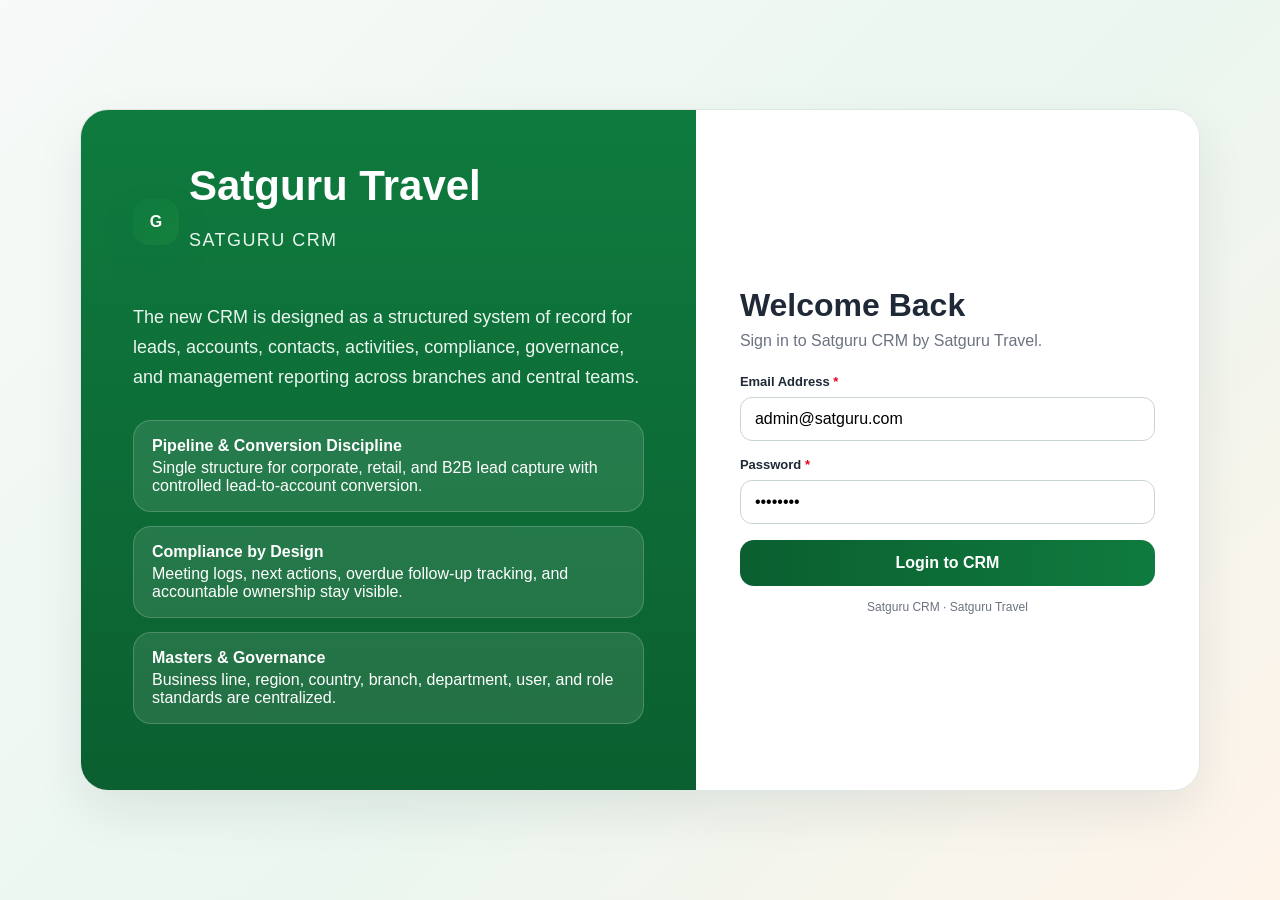
==== commit 6e045053: "Fix login flow and polish shell UI interactions" ====
--- a/index.html
+++ b/index.html
@@ -6,67 +6,81 @@
   <title>Satguru CRM Login</title>
   <link rel="stylesheet" href="assets/styles.css" />
   <style>
-    :root{color-scheme:light}
     body{
       min-height:100vh;
-      margin:0;
       display:grid;
       place-items:center;
-      padding:20px;
-      background:linear-gradient(135deg,#f7faf8,#eaf6ef 60%,#fff4ea);
+      background:linear-gradient(135deg,#f7faf8,#eaf6ef 55%,#fff4ea);
     }
-    .auth-wrap{width:min(520px,100%)}
-    .logo-wrap{display:grid;place-items:center;margin-bottom:18px}
-    .logo-wrap img{max-width:260px;width:100%;height:auto}
-    .auth-card{
-      background:#fff;
+    .login-shell{
+      width:min(1120px,94vw);
+      display:grid;
+      grid-template-columns:1.1fr .9fr;
+      background:#ffffff;
       border:1px solid #dfe7e2;
-      border-radius:16px;
-      padding:26px 22px;
-      box-shadow:0 16px 34px rgba(15,23,42,.08);
+      border-radius:28px;
+      overflow:hidden;
+      box-shadow:0 20px 50px rgba(15,23,42,.08);
     }
-    .auth-card h1{margin:0 0 6px;font-size:28px;color:#0b5f30;text-align:center}
-    .auth-card p{margin:0 0 20px;color:var(--muted);text-align:center}
-    .form-group{margin-bottom:14px}
-    .input{width:100%}
-    .row-between{display:flex;align-items:center;justify-content:space-between;gap:10px;flex-wrap:wrap;margin-bottom:14px}
-    .remember-wrap{display:flex;align-items:center;gap:8px;color:#374151;font-size:14px}
-    .link-btn{background:none;border:none;color:#0f7b3e;cursor:pointer;padding:0;font-weight:600}
-    .auth-card .primary-btn,.auth-card .ghost-btn{width:100%}
-    .status-box{
-      margin:12px 0;
-      border-radius:10px;
-      padding:10px 12px;
-      font-size:13px;
-      display:none;
+    .login-left{
+      padding:52px;
+      color:#ffffff;
+      background:linear-gradient(180deg,#0f7b3e,#0b5f30);
     }
-    .status-box.error{display:block;background:#fef2f2;border:1px solid #fecaca;color:#b91c1c}
-    .status-box.success{display:block;background:#ecfdf3;border:1px solid #bbf7d0;color:#166534}
-    .creds-box{
-      margin:0 0 14px;
-      border-radius:10px;
-      padding:10px 12px;
-      font-size:13px;
-      background:#eff6ff;
-      border:1px solid #bfdbfe;
-      color:#1e3a8a;
+    .login-left h1{
+      font-size:42px;
+      margin:0 0 16px;
     }
-    .creds-box code{
-      font-weight:700;
-      background:#fff;
-      border:1px solid #dbeafe;
-      border-radius:6px;
-      padding:1px 6px;
-      margin-left:4px;
+    .login-left p{
+      font-size:18px;
+      line-height:1.65;
+      color:#eaf6ef;
+      margin:0 0 28px;
     }
-    .divider{display:flex;align-items:center;gap:8px;color:#6b7280;font-size:13px;margin:12px 0}
-    .divider::before,.divider::after{content:"";height:1px;flex:1;background:#e5e7eb}
-    .hidden{display:none}
-    .rule-list{margin:10px 0 0;padding-left:16px;color:#6b7280;font-size:12px}
-    @media (max-width:560px){
-      body{padding:12px}
-      .auth-card{padding:20px 14px}
-      .auth-card h1{font-size:24px}
+    .feature{
+      padding:16px 18px;
+      border-radius:18px;
+      background:rgba(255,255,255,.10);
+      border:1px solid rgba(255,255,255,.18);
+      margin-bottom:14px;
+    }
+    .feature strong{
+      display:block;
+      margin-bottom:4px;
+    }
+    .login-right{
+      background:#ffffff;
+      padding:44px;
+      display:flex;
+      align-items:center;
+      justify-content:center;
+    }
+    .login-card{
+      width:min(420px,100%);
+    }
+    .login-card h2{
+      font-size:32px;
+      margin:0 0 8px;
+    }
+    .login-card p{
+      margin:0 0 24px;
+      color:var(--muted);
+    }
+    .login-card .form-group{
+      margin-bottom:16px;
+    }
+    .login-card .primary-btn{
+      width:100%;
+    }
+    .small-note{
+      margin-top:14px;
+      text-align:center;
+      color:var(--muted);
+      font-size:12px;
+    }
+    @media (max-width:900px){
+      .login-shell{grid-template-columns:1fr}
+      .login-left,.login-right{padding:28px}
     }
   </style>
 </head>
@@ -80,281 +94,70 @@
           <p>Satguru CRM</p>
         </div>
       </div>
-  <main class="auth-wrap">
-    <div class="logo-wrap">
-      <img src="assets/satguru-travel-logo.svg" alt="Satguru Travel full logo" />
-    </div>
 
-    <section class="auth-card" id="loginCard">
-      <h1>Satguru CRM Login</h1>
-      <p>Welcome to Satguru Travel CRM</p>
+      <p>
+        The new CRM is designed as a structured system of record for leads, accounts,
+        contacts, activities, compliance, governance, and management reporting across
+        branches and central teams.
+      </p>
 
-      <div id="loginStatus" class="status-box"></div>
-      <div class="creds-box">
-        Super Admin Login (use either):
-        <span>Email <code>superadmin@satguru.com</code></span>,
-        <span>Password <code>Satguru@123</code></span><br/>
-        <span>Email <code>admin@satguru.com</code></span>,
-        <span>Password <code>Admin@123</code></span>
+      <div class="feature">
+        <strong>Pipeline & Conversion Discipline</strong>
+        <span>Single structure for corporate, retail, and B2B lead capture with controlled lead-to-account conversion.</span>
       </div>
 
-      <form id="loginForm" novalidate>
-        <div class="form-group">
-          <label for="loginEmail">Username / Email <span class="required">*</span></label>
-          <input class="input" id="loginEmail" name="email" type="email" placeholder="admin@satguru.com" required />
-        </div>
+      <div class="feature">
+        <strong>Compliance by Design</strong>
+        <span>Meeting logs, next actions, overdue follow-up tracking, and accountable ownership stay visible.</span>
+      </div>
 
-        <div class="form-group">
-          <label for="loginPassword">Password <span class="required">*</span></label>
-          <input class="input" id="loginPassword" name="password" type="password" placeholder="Enter password" required />
-        </div>
+      <div class="feature">
+        <strong>Masters & Governance</strong>
+        <span>Business line, region, country, branch, department, user, and role standards are centralized.</span>
+      </div>
+    </section>
 
     <section class="login-right">
       <div class="login-card">
         <h2>Welcome Back</h2>
         <p>Sign in to Satguru CRM by Satguru Travel.</p>
-        <div class="row-between">
-          <label class="remember-wrap"><input type="checkbox" id="rememberMe" /> Remember me</label>
-          <button class="link-btn" type="button" id="forgotToggle">Forgot Password?</button>
-        </div>
 
-        <button class="primary-btn" type="submit">Log In</button>
-      </form>
+        <form id="loginForm" action="home.html" method="get" novalidate>
+          <div class="form-group">
+            <label>Email Address <span class="required">*</span></label>
+            <input class="input" type="email" value="admin@satguru.com" required />
+          </div>
 
-      <div class="divider">or</div>
-      <button class="ghost-btn" type="button" id="showResetBtn">Reset Password</button>
-      <button class="ghost-btn" type="button" id="restoreDefaultBtn" style="margin-top:10px">Restore Default Super Admin Password</button>
-    </section>
+          <div class="form-group">
+            <label>Password <span class="required">*</span></label>
+            <input class="input" type="password" value="password" required />
+          </div>
 
-    <section class="auth-card hidden" id="forgotCard">
-      <h1>Forgot Password</h1>
-      <p>Recover your Satguru CRM account securely.</p>
-      <div id="forgotStatus" class="status-box"></div>
+          <button class="primary-btn" type="submit">Login to CRM</button>
+        </form>
 
         <div class="small-note">Satguru CRM · Satguru Travel</div>
       </div>
-      <form id="forgotEmailForm" novalidate>
-        <div class="form-group">
-          <label for="forgotEmail">Registered Email <span class="required">*</span></label>
-          <input class="input" id="forgotEmail" type="email" placeholder="admin@satguru.com" required />
-        </div>
-        <button class="primary-btn" type="submit">Send Reset Code</button>
-      </form>
-
-      <form id="resetPasswordForm" class="hidden" novalidate style="margin-top:14px">
-        <div class="form-group">
-          <label for="resetCode">Reset Code <span class="required">*</span></label>
-          <input class="input" id="resetCode" type="text" placeholder="Enter 6-digit code" maxlength="6" required />
-        </div>
-        <div class="form-group">
-          <label for="newPassword">New Password <span class="required">*</span></label>
-          <input class="input" id="newPassword" type="password" placeholder="Create new password" required />
-          <ul class="rule-list">
-            <li>Minimum 8 characters</li>
-            <li>At least 1 uppercase, 1 lowercase, 1 number, 1 special character</li>
-          </ul>
-        </div>
-        <div class="form-group">
-          <label for="confirmPassword">Confirm Password <span class="required">*</span></label>
-          <input class="input" id="confirmPassword" type="password" placeholder="Confirm new password" required />
-        </div>
-        <button class="primary-btn" type="submit">Update Password</button>
-      </form>
-
-      <div class="divider">back</div>
-      <button class="ghost-btn" type="button" id="backToLogin">Return to Login</button>
     </section>
-  </main>
-
+  </div>
   <script>
-    const SUPER_ADMIN = { email: 'superadmin@satguru.com', password: 'Satguru@123' };
-    const LEGACY_ADMIN = { email: 'admin@satguru.com', password: 'Admin@123' };
-    const state = { resetCode: '', resetUser: '', tempPassword: '' };
-
-    const loginCard = document.getElementById('loginCard');
-    const forgotCard = document.getElementById('forgotCard');
-    const loginForm = document.getElementById('loginForm');
-    const forgotEmailForm = document.getElementById('forgotEmailForm');
-    const resetPasswordForm = document.getElementById('resetPasswordForm');
-
-    const loginStatus = document.getElementById('loginStatus');
-    const forgotStatus = document.getElementById('forgotStatus');
-
-    const loginEmail = document.getElementById('loginEmail');
-    const loginPassword = document.getElementById('loginPassword');
-    const rememberMe = document.getElementById('rememberMe');
-
-    const forgotEmail = document.getElementById('forgotEmail');
-    const resetCode = document.getElementById('resetCode');
-    const newPassword = document.getElementById('newPassword');
-    const confirmPassword = document.getElementById('confirmPassword');
-
-    function showStatus(el, type, message) {
-      el.className = `status-box ${type}`;
-      el.textContent = message;
-    }
-
-    function clearStatus(el) {
-      el.className = 'status-box';
-      el.textContent = '';
-    }
-
-    function openForgot() {
-      clearStatus(loginStatus);
-      clearStatus(forgotStatus);
-      loginCard.classList.add('hidden');
-      forgotCard.classList.remove('hidden');
-      forgotEmail.focus();
-    }
-
-    function openLogin() {
-      clearStatus(loginStatus);
-      clearStatus(forgotStatus);
-      forgotCard.classList.add('hidden');
-      loginCard.classList.remove('hidden');
-      resetPasswordForm.classList.add('hidden');
-      forgotEmailForm.reset();
-      resetPasswordForm.reset();
-      state.resetCode = '';
-      state.resetUser = '';
-      state.tempPassword = '';
-      loginEmail.focus();
-    }
-
-    function isValidPasswordFormat(value) {
-      return /^(?=.*[a-z])(?=.*[A-Z])(?=.*\d)(?=.*[^A-Za-z0-9]).{8,}$/.test(value);
-    }
-
-    function allowedEmails() {
-      return [SUPER_ADMIN.email, LEGACY_ADMIN.email];
-    }
-
-    function allowedPasswords() {
-      return [getStoredPassword(), SUPER_ADMIN.password, LEGACY_ADMIN.password];
-    }
-
-    function getStoredPassword() {
-      return localStorage.getItem('satguruPassword') || SUPER_ADMIN.password;
-    }
-
-    function setRememberPreference() {
-      if (rememberMe.checked) {
-        localStorage.setItem('rememberEmail', loginEmail.value.trim().toLowerCase());
-      } else {
-        localStorage.removeItem('rememberEmail');
-      }
-    }
-
-    function bootRememberedLogin() {
-      const remembered = localStorage.getItem('rememberEmail');
-      if (remembered) {
-        loginEmail.value = remembered;
-        rememberMe.checked = true;
-        return;
-      }
-      loginEmail.value = SUPER_ADMIN.email;
-    }
-
-    loginForm.addEventListener('submit', (event) => {
-      event.preventDefault();
-      clearStatus(loginStatus);
-
-      const email = loginEmail.value.trim().toLowerCase();
-      const password = loginPassword.value;
-
-      if (!email || !password) {
-        showStatus(loginStatus, 'error', 'Please enter both email and password.');
-        return;
-      }
-
-      const emailAllowed = allowedEmails().includes(email);
-      const passwordAllowed = allowedPasswords().includes(password);
-      if (!emailAllowed || !passwordAllowed) {
-        showStatus(loginStatus, 'error', 'Invalid credentials. Check username/password and try again.');
-        return;
-      }
-
-      setRememberPreference();
-      showStatus(loginStatus, 'success', 'Login successful. Redirecting to dashboard...');
-      setTimeout(() => { window.location.href = 'home.html'; }, 500);
-    });
-
-    forgotEmailForm.addEventListener('submit', (event) => {
-      event.preventDefault();
-      clearStatus(forgotStatus);
-
-      const email = forgotEmail.value.trim().toLowerCase();
-      if (!email) {
-        showStatus(forgotStatus, 'error', 'Please provide your registered email address.');
-        return;
-      }
-      if (!/^[^\s@]+@[^\s@]+\.[^\s@]+$/.test(email)) {
-        showStatus(forgotStatus, 'error', 'Email format is invalid. Please enter a valid email.');
-        return;
-      }
-      if (!allowedEmails().includes(email)) {
-        showStatus(forgotStatus, 'error', 'No active CRM account found for this email.');
-        return;
-      }
-
-      state.resetUser = email;
-      state.resetCode = '123456';
-      state.tempPassword = `Tmp@${Math.floor(1000 + Math.random() * 9000)}`;
-      resetPasswordForm.classList.remove('hidden');
-      showStatus(
-        forgotStatus,
-        'success',
-        `Password reset link has been sent from crm.marketing@satgurutravel.com with temporary password ${state.tempPassword}. Demo reset code: 123456.`
-      );
-      resetCode.focus();
-    });
-
-    resetPasswordForm.addEventListener('submit', (event) => {
-      event.preventDefault();
-      clearStatus(forgotStatus);
-
-      const code = resetCode.value.trim();
-      const pass = newPassword.value;
-      const confirm = confirmPassword.value;
-
-      if (!state.resetUser) {
-        showStatus(forgotStatus, 'error', 'Please request a reset code first.');
-        return;
-      }
-      if (!code || code.length !== 6) {
-        showStatus(forgotStatus, 'error', 'Reset code must be exactly 6 digits.');
-        return;
-      }
-      if (code !== state.resetCode) {
-        showStatus(forgotStatus, 'error', 'Invalid reset code. Please check and try again.');
-        return;
-      }
-      if (!isValidPasswordFormat(pass)) {
-        showStatus(forgotStatus, 'error', 'Password format is invalid. Follow all password rules.');
-        return;
-      }
-      if (pass !== confirm) {
-        showStatus(forgotStatus, 'error', 'New password and confirm password do not match.');
-        return;
-      }
-
-      localStorage.setItem('satguruPassword', pass);
-      showStatus(forgotStatus, 'success', 'Password updated successfully. You can now log in.');
-      setTimeout(openLogin, 800);
-    });
-
-    document.getElementById('forgotToggle').addEventListener('click', openForgot);
-    document.getElementById('showResetBtn').addEventListener('click', openForgot);
-    document.getElementById('backToLogin').addEventListener('click', openLogin);
-    document.getElementById('restoreDefaultBtn').addEventListener('click', () => {
-      localStorage.setItem('satguruPassword', SUPER_ADMIN.password);
-      loginEmail.value = SUPER_ADMIN.email;
-      loginPassword.value = SUPER_ADMIN.password;
-      showStatus(loginStatus, 'success', 'Default Super Admin credential restored.');
-    });
-
-    bootRememberedLogin();
-    loginEmail.focus();
+    (function () {
+      const form = document.getElementById('loginForm');
+      if (!form) return;
+      form.addEventListener('submit', function (event) {
+        const email = form.querySelector('input[type="email"]');
+        const password = form.querySelector('input[type="password"]');
+        const emailValue = (email?.value || '').trim();
+        const passwordValue = (password?.value || '').trim();
+        if (!emailValue || !passwordValue) {
+          event.preventDefault();
+          alert('Please enter both email and password to continue.');
+          return;
+        }
+        event.preventDefault();
+        window.location.href = 'home.html';
+      });
+    })();
   </script>
 </body>
 </html>
--- a/assets/styles.css
+++ b/assets/styles.css
@@ -29,8 +29,7 @@
 }
 
 *{box-sizing:border-box}
-html,body{margin:0;padding:0;font-family:Inter,Arial,sans-serif;color:var(--text);background:var(--bg);overflow-x:hidden}
-body{-webkit-text-size-adjust:100%;text-size-adjust:100%}
+html,body{margin:0;padding:0;font-family:Inter,Arial,sans-serif;color:var(--text);background:var(--bg)}
 a{text-decoration:none;color:inherit}
 button,input,select,textarea{font:inherit}
 
@@ -42,12 +41,13 @@
   top:0;
   bottom:0;
   width:var(--sidebar-width);
-  background:linear-gradient(180deg,#eff6f1 0%,#f7faf8 100%);
+  background:#f3f8f4;
   color:#1f2937;
-  padding:14px 12px 16px;
-  overflow:hidden;
+  padding:18px 14px;
+  overflow:auto;
   transition:width .2s ease, transform .2s ease;
   z-index:40;
+  border-right:1px solid #dfe7e2;
 }
 .sidebar.collapsed{width:var(--sidebar-collapsed)}
 .sidebar.collapsed .brand-copy,
@@ -57,32 +57,18 @@
 .sidebar.collapsed .nav-link{justify-content:center}
 .sidebar.collapsed .nav-icon{margin-right:0}
 
-.sidebar-header{
-  min-height:86px;
-  display:flex;
-  align-items:center;
-  padding:8px 6px;
-}
-.brand{
-  display:flex;
-  align-items:center;
-  gap:8px;
-  width:100%;
-}
-.brand-logo{
-  width:152px;
-  max-width:100%;
-  height:42px;
-  object-fit:contain;
-  display:block;
-}
-.brand-logo-fallback{
-  display:none;
-  font-size:26px;
-  line-height:1;
+.brand{display:flex;align-items:center;gap:10px;margin-bottom:14px}
+.brand-mark{
+  width:46px;
+  height:46px;
+  border-radius:16px;
+  background:linear-gradient(135deg,#0f7b3e,#15803d);
+  display:flex;
+  align-items:center;
+  justify-content:center;
   font-weight:800;
-  letter-spacing:.01em;
-  color:#0f7b3e;
+  color:#fff;
+  box-shadow:0 14px 30px rgba(15,123,62,.22);
 }
 .brand-copy h1{font-size:20px;margin:0 0 4px}
 .brand-copy p{
@@ -91,22 +77,14 @@
   font-size:12px;
   text-transform:uppercase;
   letter-spacing:.08em;
-.brand-copy{
-  display:flex;
-  flex-direction:column;
-  align-items:center;
-  justify-content:center;
-  flex:1;
-  text-align:center;
-}
-.brand-copy h1{font-size:20px;margin:4px 0 0;line-height:1.1;color:#1f2937}
+}
 .sidebar-toggle{
   margin-left:auto;
   width:38px;
   height:38px;
   border-radius:11px;
   border:1px solid var(--line);
-  background:#f8fbf9;
+  background:#fff;
   cursor:pointer;
   color:#1f2937;
 }
@@ -116,28 +94,8 @@
   height:42px;
   border-radius:14px;
   font-size:22px;
-.sidebar.collapsed .brand-copy{display:none}
-.sidebar.collapsed .sidebar-header{justify-content:center}
-
-.sidebar-modules{
-  margin-top:10px;
-  height:calc(100vh - 124px);
-  overflow:auto;
-  border-right:1px solid #dfe7e2;
-  padding-right:8px;
-  scrollbar-width:thin;
-  scrollbar-color:#9aa7a0 #eef4ef;
-}
-.sidebar-modules::-webkit-scrollbar{width:8px}
-.sidebar-modules::-webkit-scrollbar-thumb{
-  background:#9aa7a0;
-  border-radius:10px;
-}
-.sidebar-modules::-webkit-scrollbar-track{
-  background:#eef4ef;
 }
 .sidebar-section{margin-top:10px}
-.sidebar-section + .sidebar-section{margin-top:4px}
 .sidebar-section-title{
   font-size:11px;
   text-transform:uppercase;
@@ -146,27 +104,27 @@
   margin:0 0 6px 8px;
 }
 
-.nav{display:grid;gap:2px}
+.nav{display:grid;gap:4px}
 .nav-link{
   display:flex;
   align-items:center;
   gap:10px;
-  padding:8px 10px;
-  border-radius:14px;
+  padding:10px 10px;
+  border-radius:12px;
   color:#374151;
   border:1px solid transparent;
   position:relative;
 }
-.nav-link:hover{background:#eaf4ee}
+.nav-link:hover{background:#eef6f0}
 .nav-link.active{
-  background:linear-gradient(90deg,#dff2e7,#eef8f2);
-  border-color:#b1dcbf;
+  background:linear-gradient(90deg,#dff3e5,#edf9f1);
+  border-color:#b7e4c7;
   color:#0b5f30;
-  box-shadow:0 10px 20px rgba(15,123,62,.14);
+  box-shadow:0 4px 12px rgba(15,123,62,.12);
 }
 .nav-icon{
-  width:32px;
-  height:32px;
+  width:34px;
+  height:34px;
   border-radius:10px;
   background:#ffffff;
   border:1px solid var(--line);
@@ -199,7 +157,7 @@
 .sidebar.collapsed .nav-link:hover .tooltip{display:block}
 
 .sidebar-footer{
-  margin-top:10px;
+  margin-top:14px;
   padding-top:14px;
   border-top:1px solid var(--line);
 }
@@ -252,15 +210,14 @@
   position:sticky;
   top:0;
   z-index:30;
-  background:#fff;
+  background:rgba(255,255,255,.9);
+  backdrop-filter:blur(10px);
   border-bottom:1px solid var(--line);
-  box-shadow:0 4px 18px rgba(15,23,42,.05);
-  height:76px;
-  padding:0 20px;
+  padding:16px 24px;
   display:flex;
   justify-content:space-between;
   align-items:center;
-  gap:20px;
+  gap:12px;
 }
 .topbar-left{
   display:flex;
@@ -289,7 +246,15 @@
 }
 .mobile-sidebar-toggle{display:none}
 .topbar-title h2{margin:0;font-size:24px}
-.topbar-title p{margin:4px 0 0;color:var(--muted);font-size:14px}
+.topbar-title p{
+  margin:4px 0 0;
+  color:var(--muted);
+  font-size:14px;
+  max-width:360px;
+  white-space:nowrap;
+  overflow:hidden;
+  text-overflow:ellipsis;
+}
 
 .topbar-right{
   display:flex;
@@ -304,34 +269,16 @@
   min-width:220px;
   max-width:100%;
   flex:1 1 auto;
-  min-width:420px;
-  max-width:520px;
-  flex:1 1 420px;
-  display:flex;
-  align-items:center;
-  border:1px solid #d1d5db;
-  border-radius:14px;
-  background:#fff;
-  height:46px;
-}
-.search-scope{
-  min-width:145px;
-  height:100%;
-  border:none;
-  border-right:1px solid var(--line);
-  border-radius:14px 0 0 14px;
-  padding:0 12px;
-  background:transparent;
-  color:#334155;
 }
 .search-wrap input{
   width:100%;
-  height:100%;
-  border:none;
-  padding:0 38px 0 12px;
-  background:transparent;
-}
-.search-wrap .left{display:none}
+  height:46px;
+  border-radius:14px;
+  border:1px solid var(--line);
+  padding:0 38px 0 40px;
+  background:#fff;
+}
+.search-wrap .left{position:absolute;left:14px;top:13px;color:var(--muted)}
 .search-wrap .clear-search{
   position:absolute;
   right:10px;
@@ -344,11 +291,8 @@
   display:none;
 }
 .search-wrap.has-value .clear-search{display:block}
-.topbar-separator{margin-left:8px}
-.topbar-right .create-btn{margin-left:2px}
 
 .primary-btn,.secondary-btn,.ghost-btn,.danger-btn{
-  min-height:44px;
   height:46px;
   border-radius:14px;
   padding:0 16px;
@@ -436,20 +380,6 @@
 .profile-copy{
   min-width:0;
   overflow:hidden;
-  border-radius:18px;
-  padding:8px 12px;
-  background:#fff;
-  cursor:pointer;
-  width:auto;
-  min-width:58px;
-  max-width:180px;
-  overflow:hidden;
-  transition:all .2s ease;
-}
-
-.profile-copy{
-  width:auto;
-  opacity:1;
   white-space:nowrap;
 }
 .profile-arrow{color:var(--muted);font-size:12px}
@@ -462,10 +392,6 @@
 .profile-copy span{
   font-size:12px;
   color:var(--muted);
-}
-.profile-trigger .caret{color:var(--muted);font-size:12px}
-.create-menu{
-  width:240px;
 }
 .page{padding:24px}
 .info-banner{
@@ -490,7 +416,7 @@
   box-shadow:var(--shadow);
   padding:20px;
 }
-.kpi-value{font-size:clamp(1.25rem,2vw + .6rem,1.9rem);font-weight:800;margin:8px 0;word-break:break-word}
+.kpi-value{font-size:30px;font-weight:800;margin:8px 0}
 .kpi-label{font-size:13px;color:var(--muted)}
 .kpi-foot{font-size:12px;color:#475569}
 
@@ -732,24 +658,8 @@
 .status-note{font-size:12px;color:var(--muted)}
 
 @media (max-width:1200px){
-  .topbar{padding:0 16px}
-  .topbar-title h2{font-size:22px}
-  .topbar-title p{font-size:13px}
-  .topbar-right{gap:8px}
-  .search-wrap{min-width:340px;max-width:380px;flex:1 1 340px}
-  .search-scope{min-width:128px}
-  .primary-btn,.secondary-btn,.ghost-btn,.danger-btn{height:42px}
-  .icon-btn{width:40px;height:40px;border-radius:12px}
   .kpi-grid{grid-template-columns:repeat(2,minmax(0,1fr))}
   .grid-2-1,.data-layout{grid-template-columns:1fr}
-}
-@media (max-width:1024px){
-  :root{--sidebar-width:240px}
-  .topbar{flex-wrap:wrap}
-  .topbar-left,.topbar-right{width:100%}
-  .search-wrap{max-width:none;min-width:280px}
-  .profile-copy,.profile-trigger .caret{display:none}
-  .profile-trigger{padding:8px}
 }
 @media (max-width:860px){
   .sidebar{position:fixed;transform:translateX(-100%)}
@@ -762,70 +672,10 @@
   .top-create-btn{margin-left:auto}
   .mobile-sidebar-toggle{display:flex}
   .profile-trigger{min-width:150px}
-  .topbar-right{width:100%}
-  .mobile-sidebar-toggle{display:flex}
-  .sidebar-modules{
-    height:calc(100vh - 134px);
-  }
-  .main,.main.collapsed{
-    margin-left:0;
-    width:100%;
-  }
-  .topbar{
-    align-items:flex-start;
-    flex-direction:column;
-    gap:10px;
-  }
-  .topbar-left,.topbar-right{width:100%}
-  .topbar-right{
-    flex-wrap:wrap;
-    justify-content:flex-start;
-  }
-  .search-wrap{
-    min-width:100%;
-    flex:1 1 100%;
-  }
-  .search-scope{min-width:120px}
-  .module-actions{width:100%}
-  .module-actions .search-wrap,.module-actions .primary-btn{width:100%}
-  .primary-btn{width:100%}
-  .profile-trigger{min-width:58px}
-  .dropdown-panel{
-    width:min(92vw,340px);
-    right:0;
-  }
 }
 @media (max-width:640px){
-  .sidebar{padding:10px}
-  .brand-copy h1{font-size:18px}
-  .brand-logo{width:132px;height:36px}
-  .topbar{padding:12px}
-  .page{padding:16px}
-  .card,.kpi-card,.data-card{border-radius:14px}
+  .page{padding:18px}
   .kpi-grid{grid-template-columns:1fr}
-  .toolbar,.footer-bar{align-items:flex-start}
-  .selected-records{width:100%}
-  .table-wrap{overflow:visible;border:none;background:transparent}
-  table{min-width:100%;border-collapse:separate;border-spacing:0 10px;background:transparent}
-  thead{display:none}
-  tbody,tr,td{display:block;width:100%}
-  tr{background:#fff;border:1px solid var(--line);border-radius:14px;box-shadow:var(--shadow);padding:10px 12px}
-  td{border-bottom:1px dashed #e5e7eb;padding:9px 0;text-align:right;position:relative}
-  td:last-child{border-bottom:none;padding-bottom:2px}
-  td::before{content:attr(data-label);float:left;color:var(--muted);font-weight:600;text-transform:none}
-  .table-actions{justify-content:flex-end}
+  table{min-width:760px}
   .drawer-grid{grid-template-columns:1fr}
-  .panel-body{max-height:58vh}
-}
-@media (max-width:420px){
-  .brand{gap:8px}
-  .sidebar-toggle{width:34px;height:34px}
-  .topbar-title h2{font-size:20px}
-  .topbar-title p{font-size:12px}
-  .icon-btn{width:38px;height:38px}
-  .primary-btn,.secondary-btn,.ghost-btn,.danger-btn{
-    height:40px;
-    border-radius:12px;
-    padding:0 12px;
-  }
-}
+}
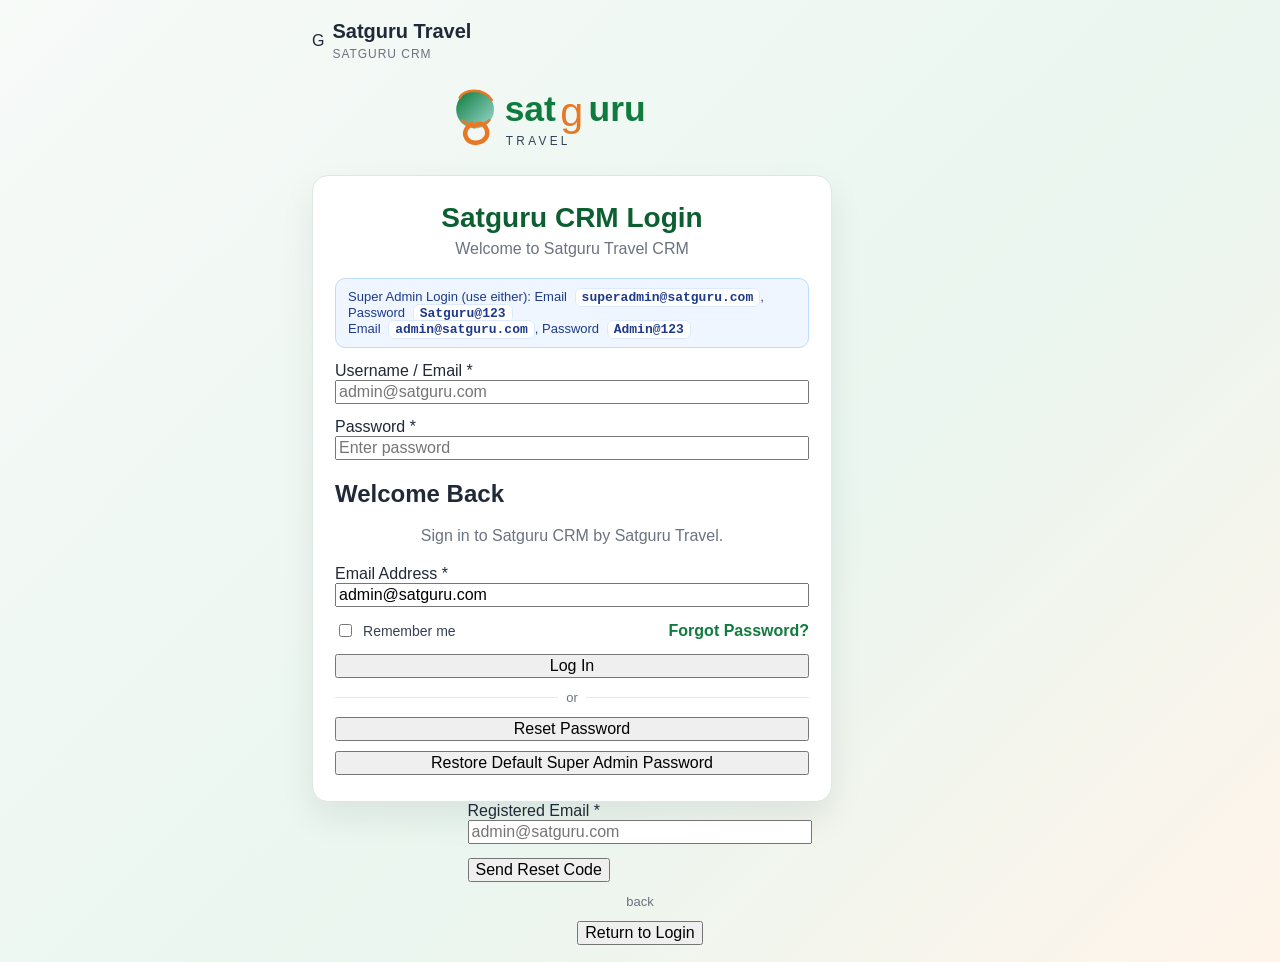
==== commit 9d0107fb: "Merge branch 'codex/describe-available-features-and-services-3jolc8' into codex/fix-sidebar-toggle-v" ====
--- a/index.html
+++ b/index.html
@@ -6,81 +6,67 @@
   <title>Satguru CRM Login</title>
   <link rel="stylesheet" href="assets/styles.css" />
   <style>
+    :root{color-scheme:light}
     body{
       min-height:100vh;
+      margin:0;
       display:grid;
       place-items:center;
-      background:linear-gradient(135deg,#f7faf8,#eaf6ef 55%,#fff4ea);
-    }
-    .login-shell{
-      width:min(1120px,94vw);
-      display:grid;
-      grid-template-columns:1.1fr .9fr;
-      background:#ffffff;
+      padding:20px;
+      background:linear-gradient(135deg,#f7faf8,#eaf6ef 60%,#fff4ea);
+    }
+    .auth-wrap{width:min(520px,100%)}
+    .logo-wrap{display:grid;place-items:center;margin-bottom:18px}
+    .logo-wrap img{max-width:260px;width:100%;height:auto}
+    .auth-card{
+      background:#fff;
       border:1px solid #dfe7e2;
-      border-radius:28px;
-      overflow:hidden;
-      box-shadow:0 20px 50px rgba(15,23,42,.08);
-    }
-    .login-left{
-      padding:52px;
-      color:#ffffff;
-      background:linear-gradient(180deg,#0f7b3e,#0b5f30);
-    }
-    .login-left h1{
-      font-size:42px;
-      margin:0 0 16px;
-    }
-    .login-left p{
-      font-size:18px;
-      line-height:1.65;
-      color:#eaf6ef;
-      margin:0 0 28px;
-    }
-    .feature{
-      padding:16px 18px;
-      border-radius:18px;
-      background:rgba(255,255,255,.10);
-      border:1px solid rgba(255,255,255,.18);
-      margin-bottom:14px;
-    }
-    .feature strong{
-      display:block;
-      margin-bottom:4px;
-    }
-    .login-right{
-      background:#ffffff;
-      padding:44px;
-      display:flex;
-      align-items:center;
-      justify-content:center;
-    }
-    .login-card{
-      width:min(420px,100%);
-    }
-    .login-card h2{
-      font-size:32px;
-      margin:0 0 8px;
-    }
-    .login-card p{
-      margin:0 0 24px;
-      color:var(--muted);
-    }
-    .login-card .form-group{
-      margin-bottom:16px;
-    }
-    .login-card .primary-btn{
-      width:100%;
-    }
-    .small-note{
-      margin-top:14px;
-      text-align:center;
-      color:var(--muted);
-      font-size:12px;
-    }
-    @media (max-width:900px){
-      .login-shell{grid-template-columns:1fr}
-      .login-left,.login-right{padding:28px}
+      border-radius:16px;
+      padding:26px 22px;
+      box-shadow:0 16px 34px rgba(15,23,42,.08);
+    }
+    .auth-card h1{margin:0 0 6px;font-size:28px;color:#0b5f30;text-align:center}
+    .auth-card p{margin:0 0 20px;color:var(--muted);text-align:center}
+    .form-group{margin-bottom:14px}
+    .input{width:100%}
+    .row-between{display:flex;align-items:center;justify-content:space-between;gap:10px;flex-wrap:wrap;margin-bottom:14px}
+    .remember-wrap{display:flex;align-items:center;gap:8px;color:#374151;font-size:14px}
+    .link-btn{background:none;border:none;color:#0f7b3e;cursor:pointer;padding:0;font-weight:600}
+    .auth-card .primary-btn,.auth-card .ghost-btn{width:100%}
+    .status-box{
+      margin:12px 0;
+      border-radius:10px;
+      padding:10px 12px;
+      font-size:13px;
+      display:none;
+    }
+    .status-box.error{display:block;background:#fef2f2;border:1px solid #fecaca;color:#b91c1c}
+    .status-box.success{display:block;background:#ecfdf3;border:1px solid #bbf7d0;color:#166534}
+    .creds-box{
+      margin:0 0 14px;
+      border-radius:10px;
+      padding:10px 12px;
+      font-size:13px;
+      background:#eff6ff;
+      border:1px solid #bfdbfe;
+      color:#1e3a8a;
+    }
+    .creds-box code{
+      font-weight:700;
+      background:#fff;
+      border:1px solid #dbeafe;
+      border-radius:6px;
+      padding:1px 6px;
+      margin-left:4px;
+    }
+    .divider{display:flex;align-items:center;gap:8px;color:#6b7280;font-size:13px;margin:12px 0}
+    .divider::before,.divider::after{content:"";height:1px;flex:1;background:#e5e7eb}
+    .hidden{display:none}
+    .rule-list{margin:10px 0 0;padding-left:16px;color:#6b7280;font-size:12px}
+    @media (max-width:560px){
+      body{padding:12px}
+      .auth-card{padding:20px 14px}
+      .auth-card h1{font-size:24px}
     }
   </style>
 </head>
@@ -94,28 +80,34 @@
           <p>Satguru CRM</p>
         </div>
       </div>
-
-      <p>
-        The new CRM is designed as a structured system of record for leads, accounts,
-        contacts, activities, compliance, governance, and management reporting across
-        branches and central teams.
-      </p>
-
-      <div class="feature">
-        <strong>Pipeline & Conversion Discipline</strong>
-        <span>Single structure for corporate, retail, and B2B lead capture with controlled lead-to-account conversion.</span>
+  <main class="auth-wrap">
+    <div class="logo-wrap">
+      <img src="assets/satguru-travel-logo.svg" alt="Satguru Travel full logo" />
+    </div>
+
+    <section class="auth-card" id="loginCard">
+      <h1>Satguru CRM Login</h1>
+      <p>Welcome to Satguru Travel CRM</p>
+
+      <div id="loginStatus" class="status-box"></div>
+      <div class="creds-box">
+        Super Admin Login (use either):
+        <span>Email <code>superadmin@satguru.com</code></span>,
+        <span>Password <code>Satguru@123</code></span><br/>
+        <span>Email <code>admin@satguru.com</code></span>,
+        <span>Password <code>Admin@123</code></span>
       </div>
 
-      <div class="feature">
-        <strong>Compliance by Design</strong>
-        <span>Meeting logs, next actions, overdue follow-up tracking, and accountable ownership stay visible.</span>
-      </div>
-
-      <div class="feature">
-        <strong>Masters & Governance</strong>
-        <span>Business line, region, country, branch, department, user, and role standards are centralized.</span>
-      </div>
-    </section>
+      <form id="loginForm" novalidate>
+        <div class="form-group">
+          <label for="loginEmail">Username / Email <span class="required">*</span></label>
+          <input class="input" id="loginEmail" name="email" type="email" placeholder="admin@satguru.com" required />
+        </div>
+
+        <div class="form-group">
+          <label for="loginPassword">Password <span class="required">*</span></label>
+          <input class="input" id="loginPassword" name="password" type="password" placeholder="Enter password" required />
+        </div>
 
     <section class="login-right">
       <div class="login-card">
@@ -127,17 +119,56 @@
             <label>Email Address <span class="required">*</span></label>
             <input class="input" type="email" value="admin@satguru.com" required />
           </div>
-
-          <div class="form-group">
-            <label>Password <span class="required">*</span></label>
-            <input class="input" type="password" value="password" required />
-          </div>
-
-          <button class="primary-btn" type="submit">Login to CRM</button>
-        </form>
+        <div class="row-between">
+          <label class="remember-wrap"><input type="checkbox" id="rememberMe" /> Remember me</label>
+          <button class="link-btn" type="button" id="forgotToggle">Forgot Password?</button>
+        </div>
+
+        <button class="primary-btn" type="submit">Log In</button>
+      </form>
+
+      <div class="divider">or</div>
+      <button class="ghost-btn" type="button" id="showResetBtn">Reset Password</button>
+      <button class="ghost-btn" type="button" id="restoreDefaultBtn" style="margin-top:10px">Restore Default Super Admin Password</button>
+    </section>
+
+    <section class="auth-card hidden" id="forgotCard">
+      <h1>Forgot Password</h1>
+      <p>Recover your Satguru CRM account securely.</p>
+      <div id="forgotStatus" class="status-box"></div>
 
         <div class="small-note">Satguru CRM · Satguru Travel</div>
       </div>
+      <form id="forgotEmailForm" novalidate>
+        <div class="form-group">
+          <label for="forgotEmail">Registered Email <span class="required">*</span></label>
+          <input class="input" id="forgotEmail" type="email" placeholder="admin@satguru.com" required />
+        </div>
+        <button class="primary-btn" type="submit">Send Reset Code</button>
+      </form>
+
+      <form id="resetPasswordForm" class="hidden" novalidate style="margin-top:14px">
+        <div class="form-group">
+          <label for="resetCode">Reset Code <span class="required">*</span></label>
+          <input class="input" id="resetCode" type="text" placeholder="Enter 6-digit code" maxlength="6" required />
+        </div>
+        <div class="form-group">
+          <label for="newPassword">New Password <span class="required">*</span></label>
+          <input class="input" id="newPassword" type="password" placeholder="Create new password" required />
+          <ul class="rule-list">
+            <li>Minimum 8 characters</li>
+            <li>At least 1 uppercase, 1 lowercase, 1 number, 1 special character</li>
+          </ul>
+        </div>
+        <div class="form-group">
+          <label for="confirmPassword">Confirm Password <span class="required">*</span></label>
+          <input class="input" id="confirmPassword" type="password" placeholder="Confirm new password" required />
+        </div>
+        <button class="primary-btn" type="submit">Update Password</button>
+      </form>
+
+      <div class="divider">back</div>
+      <button class="ghost-btn" type="button" id="backToLogin">Return to Login</button>
     </section>
   </div>
   <script>
@@ -158,6 +189,197 @@
         window.location.href = 'home.html';
       });
     })();
+  </main>
+
+  <script>
+    const SUPER_ADMIN = { email: 'superadmin@satguru.com', password: 'Satguru@123' };
+    const LEGACY_ADMIN = { email: 'admin@satguru.com', password: 'Admin@123' };
+    const state = { resetCode: '', resetUser: '', tempPassword: '' };
+
+    const loginCard = document.getElementById('loginCard');
+    const forgotCard = document.getElementById('forgotCard');
+    const loginForm = document.getElementById('loginForm');
+    const forgotEmailForm = document.getElementById('forgotEmailForm');
+    const resetPasswordForm = document.getElementById('resetPasswordForm');
+
+    const loginStatus = document.getElementById('loginStatus');
+    const forgotStatus = document.getElementById('forgotStatus');
+
+    const loginEmail = document.getElementById('loginEmail');
+    const loginPassword = document.getElementById('loginPassword');
+    const rememberMe = document.getElementById('rememberMe');
+
+    const forgotEmail = document.getElementById('forgotEmail');
+    const resetCode = document.getElementById('resetCode');
+    const newPassword = document.getElementById('newPassword');
+    const confirmPassword = document.getElementById('confirmPassword');
+
+    function showStatus(el, type, message) {
+      el.className = `status-box ${type}`;
+      el.textContent = message;
+    }
+
+    function clearStatus(el) {
+      el.className = 'status-box';
+      el.textContent = '';
+    }
+
+    function openForgot() {
+      clearStatus(loginStatus);
+      clearStatus(forgotStatus);
+      loginCard.classList.add('hidden');
+      forgotCard.classList.remove('hidden');
+      forgotEmail.focus();
+    }
+
+    function openLogin() {
+      clearStatus(loginStatus);
+      clearStatus(forgotStatus);
+      forgotCard.classList.add('hidden');
+      loginCard.classList.remove('hidden');
+      resetPasswordForm.classList.add('hidden');
+      forgotEmailForm.reset();
+      resetPasswordForm.reset();
+      state.resetCode = '';
+      state.resetUser = '';
+      state.tempPassword = '';
+      loginEmail.focus();
+    }
+
+    function isValidPasswordFormat(value) {
+      return /^(?=.*[a-z])(?=.*[A-Z])(?=.*\d)(?=.*[^A-Za-z0-9]).{8,}$/.test(value);
+    }
+
+    function allowedEmails() {
+      return [SUPER_ADMIN.email, LEGACY_ADMIN.email];
+    }
+
+    function allowedPasswords() {
+      return [getStoredPassword(), SUPER_ADMIN.password, LEGACY_ADMIN.password];
+    }
+
+    function getStoredPassword() {
+      return localStorage.getItem('satguruPassword') || SUPER_ADMIN.password;
+    }
+
+    function setRememberPreference() {
+      if (rememberMe.checked) {
+        localStorage.setItem('rememberEmail', loginEmail.value.trim().toLowerCase());
+      } else {
+        localStorage.removeItem('rememberEmail');
+      }
+    }
+
+    function bootRememberedLogin() {
+      const remembered = localStorage.getItem('rememberEmail');
+      if (remembered) {
+        loginEmail.value = remembered;
+        rememberMe.checked = true;
+        return;
+      }
+      loginEmail.value = SUPER_ADMIN.email;
+    }
+
+    loginForm.addEventListener('submit', (event) => {
+      event.preventDefault();
+      clearStatus(loginStatus);
+
+      const email = loginEmail.value.trim().toLowerCase();
+      const password = loginPassword.value;
+
+      if (!email || !password) {
+        showStatus(loginStatus, 'error', 'Please enter both email and password.');
+        return;
+      }
+
+      const emailAllowed = allowedEmails().includes(email);
+      const passwordAllowed = allowedPasswords().includes(password);
+      if (!emailAllowed || !passwordAllowed) {
+        showStatus(loginStatus, 'error', 'Invalid credentials. Check username/password and try again.');
+        return;
+      }
+
+      setRememberPreference();
+      showStatus(loginStatus, 'success', 'Login successful. Redirecting to dashboard...');
+      setTimeout(() => { window.location.href = 'home.html'; }, 500);
+    });
+
+    forgotEmailForm.addEventListener('submit', (event) => {
+      event.preventDefault();
+      clearStatus(forgotStatus);
+
+      const email = forgotEmail.value.trim().toLowerCase();
+      if (!email) {
+        showStatus(forgotStatus, 'error', 'Please provide your registered email address.');
+        return;
+      }
+      if (!/^[^\s@]+@[^\s@]+\.[^\s@]+$/.test(email)) {
+        showStatus(forgotStatus, 'error', 'Email format is invalid. Please enter a valid email.');
+        return;
+      }
+      if (!allowedEmails().includes(email)) {
+        showStatus(forgotStatus, 'error', 'No active CRM account found for this email.');
+        return;
+      }
+
+      state.resetUser = email;
+      state.resetCode = '123456';
+      state.tempPassword = `Tmp@${Math.floor(1000 + Math.random() * 9000)}`;
+      resetPasswordForm.classList.remove('hidden');
+      showStatus(
+        forgotStatus,
+        'success',
+        `Password reset link has been sent from crm.marketing@satgurutravel.com with temporary password ${state.tempPassword}. Demo reset code: 123456.`
+      );
+      resetCode.focus();
+    });
+
+    resetPasswordForm.addEventListener('submit', (event) => {
+      event.preventDefault();
+      clearStatus(forgotStatus);
+
+      const code = resetCode.value.trim();
+      const pass = newPassword.value;
+      const confirm = confirmPassword.value;
+
+      if (!state.resetUser) {
+        showStatus(forgotStatus, 'error', 'Please request a reset code first.');
+        return;
+      }
+      if (!code || code.length !== 6) {
+        showStatus(forgotStatus, 'error', 'Reset code must be exactly 6 digits.');
+        return;
+      }
+      if (code !== state.resetCode) {
+        showStatus(forgotStatus, 'error', 'Invalid reset code. Please check and try again.');
+        return;
+      }
+      if (!isValidPasswordFormat(pass)) {
+        showStatus(forgotStatus, 'error', 'Password format is invalid. Follow all password rules.');
+        return;
+      }
+      if (pass !== confirm) {
+        showStatus(forgotStatus, 'error', 'New password and confirm password do not match.');
+        return;
+      }
+
+      localStorage.setItem('satguruPassword', pass);
+      showStatus(forgotStatus, 'success', 'Password updated successfully. You can now log in.');
+      setTimeout(openLogin, 800);
+    });
+
+    document.getElementById('forgotToggle').addEventListener('click', openForgot);
+    document.getElementById('showResetBtn').addEventListener('click', openForgot);
+    document.getElementById('backToLogin').addEventListener('click', openLogin);
+    document.getElementById('restoreDefaultBtn').addEventListener('click', () => {
+      localStorage.setItem('satguruPassword', SUPER_ADMIN.password);
+      loginEmail.value = SUPER_ADMIN.email;
+      loginPassword.value = SUPER_ADMIN.password;
+      showStatus(loginStatus, 'success', 'Default Super Admin credential restored.');
+    });
+
+    bootRememberedLogin();
+    loginEmail.focus();
   </script>
 </body>
 </html>
--- a/assets/styles.css
+++ b/assets/styles.css
@@ -29,7 +29,8 @@
 }
 
 *{box-sizing:border-box}
-html,body{margin:0;padding:0;font-family:Inter,Arial,sans-serif;color:var(--text);background:var(--bg)}
+html,body{margin:0;padding:0;font-family:Inter,Arial,sans-serif;color:var(--text);background:var(--bg);overflow-x:hidden}
+body{-webkit-text-size-adjust:100%;text-size-adjust:100%}
 a{text-decoration:none;color:inherit}
 button,input,select,textarea{font:inherit}
 
@@ -41,13 +42,12 @@
   top:0;
   bottom:0;
   width:var(--sidebar-width);
-  background:#f3f8f4;
+  background:linear-gradient(180deg,#eff6f1 0%,#f7faf8 100%);
   color:#1f2937;
-  padding:18px 14px;
-  overflow:auto;
+  padding:14px 12px 16px;
+  overflow:hidden;
   transition:width .2s ease, transform .2s ease;
   z-index:40;
-  border-right:1px solid #dfe7e2;
 }
 .sidebar.collapsed{width:var(--sidebar-collapsed)}
 .sidebar.collapsed .brand-copy,
@@ -57,18 +57,32 @@
 .sidebar.collapsed .nav-link{justify-content:center}
 .sidebar.collapsed .nav-icon{margin-right:0}
 
-.brand{display:flex;align-items:center;gap:10px;margin-bottom:14px}
-.brand-mark{
-  width:46px;
-  height:46px;
-  border-radius:16px;
-  background:linear-gradient(135deg,#0f7b3e,#15803d);
-  display:flex;
-  align-items:center;
-  justify-content:center;
+.sidebar-header{
+  min-height:86px;
+  display:flex;
+  align-items:center;
+  padding:8px 6px;
+}
+.brand{
+  display:flex;
+  align-items:center;
+  gap:8px;
+  width:100%;
+}
+.brand-logo{
+  width:152px;
+  max-width:100%;
+  height:42px;
+  object-fit:contain;
+  display:block;
+}
+.brand-logo-fallback{
+  display:none;
+  font-size:26px;
+  line-height:1;
   font-weight:800;
-  color:#fff;
-  box-shadow:0 14px 30px rgba(15,123,62,.22);
+  letter-spacing:.01em;
+  color:#0f7b3e;
 }
 .brand-copy h1{font-size:20px;margin:0 0 4px}
 .brand-copy p{
@@ -77,14 +91,22 @@
   font-size:12px;
   text-transform:uppercase;
   letter-spacing:.08em;
-}
+.brand-copy{
+  display:flex;
+  flex-direction:column;
+  align-items:center;
+  justify-content:center;
+  flex:1;
+  text-align:center;
+}
+.brand-copy h1{font-size:20px;margin:4px 0 0;line-height:1.1;color:#1f2937}
 .sidebar-toggle{
   margin-left:auto;
   width:38px;
   height:38px;
   border-radius:11px;
   border:1px solid var(--line);
-  background:#fff;
+  background:#f8fbf9;
   cursor:pointer;
   color:#1f2937;
 }
@@ -94,8 +116,28 @@
   height:42px;
   border-radius:14px;
   font-size:22px;
+.sidebar.collapsed .brand-copy{display:none}
+.sidebar.collapsed .sidebar-header{justify-content:center}
+
+.sidebar-modules{
+  margin-top:10px;
+  height:calc(100vh - 124px);
+  overflow:auto;
+  border-right:1px solid #dfe7e2;
+  padding-right:8px;
+  scrollbar-width:thin;
+  scrollbar-color:#9aa7a0 #eef4ef;
+}
+.sidebar-modules::-webkit-scrollbar{width:8px}
+.sidebar-modules::-webkit-scrollbar-thumb{
+  background:#9aa7a0;
+  border-radius:10px;
+}
+.sidebar-modules::-webkit-scrollbar-track{
+  background:#eef4ef;
 }
 .sidebar-section{margin-top:10px}
+.sidebar-section + .sidebar-section{margin-top:4px}
 .sidebar-section-title{
   font-size:11px;
   text-transform:uppercase;
@@ -104,27 +146,27 @@
   margin:0 0 6px 8px;
 }
 
-.nav{display:grid;gap:4px}
+.nav{display:grid;gap:2px}
 .nav-link{
   display:flex;
   align-items:center;
   gap:10px;
-  padding:10px 10px;
-  border-radius:12px;
+  padding:8px 10px;
+  border-radius:14px;
   color:#374151;
   border:1px solid transparent;
   position:relative;
 }
-.nav-link:hover{background:#eef6f0}
+.nav-link:hover{background:#eaf4ee}
 .nav-link.active{
-  background:linear-gradient(90deg,#dff3e5,#edf9f1);
-  border-color:#b7e4c7;
+  background:linear-gradient(90deg,#dff2e7,#eef8f2);
+  border-color:#b1dcbf;
   color:#0b5f30;
-  box-shadow:0 4px 12px rgba(15,123,62,.12);
+  box-shadow:0 10px 20px rgba(15,123,62,.14);
 }
 .nav-icon{
-  width:34px;
-  height:34px;
+  width:32px;
+  height:32px;
   border-radius:10px;
   background:#ffffff;
   border:1px solid var(--line);
@@ -157,7 +199,7 @@
 .sidebar.collapsed .nav-link:hover .tooltip{display:block}
 
 .sidebar-footer{
-  margin-top:14px;
+  margin-top:10px;
   padding-top:14px;
   border-top:1px solid var(--line);
 }
@@ -210,14 +252,15 @@
   position:sticky;
   top:0;
   z-index:30;
-  background:rgba(255,255,255,.9);
-  backdrop-filter:blur(10px);
+  background:#fff;
   border-bottom:1px solid var(--line);
-  padding:16px 24px;
+  box-shadow:0 4px 18px rgba(15,23,42,.05);
+  height:76px;
+  padding:0 20px;
   display:flex;
   justify-content:space-between;
   align-items:center;
-  gap:12px;
+  gap:20px;
 }
 .topbar-left{
   display:flex;
@@ -269,16 +312,34 @@
   min-width:220px;
   max-width:100%;
   flex:1 1 auto;
+  min-width:420px;
+  max-width:520px;
+  flex:1 1 420px;
+  display:flex;
+  align-items:center;
+  border:1px solid #d1d5db;
+  border-radius:14px;
+  background:#fff;
+  height:46px;
+}
+.search-scope{
+  min-width:145px;
+  height:100%;
+  border:none;
+  border-right:1px solid var(--line);
+  border-radius:14px 0 0 14px;
+  padding:0 12px;
+  background:transparent;
+  color:#334155;
 }
 .search-wrap input{
   width:100%;
-  height:46px;
-  border-radius:14px;
-  border:1px solid var(--line);
-  padding:0 38px 0 40px;
-  background:#fff;
-}
-.search-wrap .left{position:absolute;left:14px;top:13px;color:var(--muted)}
+  height:100%;
+  border:none;
+  padding:0 38px 0 12px;
+  background:transparent;
+}
+.search-wrap .left{display:none}
 .search-wrap .clear-search{
   position:absolute;
   right:10px;
@@ -291,8 +352,11 @@
   display:none;
 }
 .search-wrap.has-value .clear-search{display:block}
+.topbar-separator{margin-left:8px}
+.topbar-right .create-btn{margin-left:2px}
 
 .primary-btn,.secondary-btn,.ghost-btn,.danger-btn{
+  min-height:44px;
   height:46px;
   border-radius:14px;
   padding:0 16px;
@@ -380,6 +444,20 @@
 .profile-copy{
   min-width:0;
   overflow:hidden;
+  border-radius:18px;
+  padding:8px 12px;
+  background:#fff;
+  cursor:pointer;
+  width:auto;
+  min-width:58px;
+  max-width:180px;
+  overflow:hidden;
+  transition:all .2s ease;
+}
+
+.profile-copy{
+  width:auto;
+  opacity:1;
   white-space:nowrap;
 }
 .profile-arrow{color:var(--muted);font-size:12px}
@@ -392,6 +470,10 @@
 .profile-copy span{
   font-size:12px;
   color:var(--muted);
+}
+.profile-trigger .caret{color:var(--muted);font-size:12px}
+.create-menu{
+  width:240px;
 }
 .page{padding:24px}
 .info-banner{
@@ -416,7 +498,7 @@
   box-shadow:var(--shadow);
   padding:20px;
 }
-.kpi-value{font-size:30px;font-weight:800;margin:8px 0}
+.kpi-value{font-size:clamp(1.25rem,2vw + .6rem,1.9rem);font-weight:800;margin:8px 0;word-break:break-word}
 .kpi-label{font-size:13px;color:var(--muted)}
 .kpi-foot{font-size:12px;color:#475569}
 
@@ -658,8 +740,24 @@
 .status-note{font-size:12px;color:var(--muted)}
 
 @media (max-width:1200px){
+  .topbar{padding:0 16px}
+  .topbar-title h2{font-size:22px}
+  .topbar-title p{font-size:13px}
+  .topbar-right{gap:8px}
+  .search-wrap{min-width:340px;max-width:380px;flex:1 1 340px}
+  .search-scope{min-width:128px}
+  .primary-btn,.secondary-btn,.ghost-btn,.danger-btn{height:42px}
+  .icon-btn{width:40px;height:40px;border-radius:12px}
   .kpi-grid{grid-template-columns:repeat(2,minmax(0,1fr))}
   .grid-2-1,.data-layout{grid-template-columns:1fr}
+}
+@media (max-width:1024px){
+  :root{--sidebar-width:240px}
+  .topbar{flex-wrap:wrap}
+  .topbar-left,.topbar-right{width:100%}
+  .search-wrap{max-width:none;min-width:280px}
+  .profile-copy,.profile-trigger .caret{display:none}
+  .profile-trigger{padding:8px}
 }
 @media (max-width:860px){
   .sidebar{position:fixed;transform:translateX(-100%)}
@@ -672,10 +770,70 @@
   .top-create-btn{margin-left:auto}
   .mobile-sidebar-toggle{display:flex}
   .profile-trigger{min-width:150px}
+  .topbar-right{width:100%}
+  .mobile-sidebar-toggle{display:flex}
+  .sidebar-modules{
+    height:calc(100vh - 134px);
+  }
+  .main,.main.collapsed{
+    margin-left:0;
+    width:100%;
+  }
+  .topbar{
+    align-items:flex-start;
+    flex-direction:column;
+    gap:10px;
+  }
+  .topbar-left,.topbar-right{width:100%}
+  .topbar-right{
+    flex-wrap:wrap;
+    justify-content:flex-start;
+  }
+  .search-wrap{
+    min-width:100%;
+    flex:1 1 100%;
+  }
+  .search-scope{min-width:120px}
+  .module-actions{width:100%}
+  .module-actions .search-wrap,.module-actions .primary-btn{width:100%}
+  .primary-btn{width:100%}
+  .profile-trigger{min-width:58px}
+  .dropdown-panel{
+    width:min(92vw,340px);
+    right:0;
+  }
 }
 @media (max-width:640px){
-  .page{padding:18px}
+  .sidebar{padding:10px}
+  .brand-copy h1{font-size:18px}
+  .brand-logo{width:132px;height:36px}
+  .topbar{padding:12px}
+  .page{padding:16px}
+  .card,.kpi-card,.data-card{border-radius:14px}
   .kpi-grid{grid-template-columns:1fr}
-  table{min-width:760px}
+  .toolbar,.footer-bar{align-items:flex-start}
+  .selected-records{width:100%}
+  .table-wrap{overflow:visible;border:none;background:transparent}
+  table{min-width:100%;border-collapse:separate;border-spacing:0 10px;background:transparent}
+  thead{display:none}
+  tbody,tr,td{display:block;width:100%}
+  tr{background:#fff;border:1px solid var(--line);border-radius:14px;box-shadow:var(--shadow);padding:10px 12px}
+  td{border-bottom:1px dashed #e5e7eb;padding:9px 0;text-align:right;position:relative}
+  td:last-child{border-bottom:none;padding-bottom:2px}
+  td::before{content:attr(data-label);float:left;color:var(--muted);font-weight:600;text-transform:none}
+  .table-actions{justify-content:flex-end}
   .drawer-grid{grid-template-columns:1fr}
-}
+  .panel-body{max-height:58vh}
+}
+@media (max-width:420px){
+  .brand{gap:8px}
+  .sidebar-toggle{width:34px;height:34px}
+  .topbar-title h2{font-size:20px}
+  .topbar-title p{font-size:12px}
+  .icon-btn{width:38px;height:38px}
+  .primary-btn,.secondary-btn,.ghost-btn,.danger-btn{
+    height:40px;
+    border-radius:12px;
+    padding:0 12px;
+  }
+}
